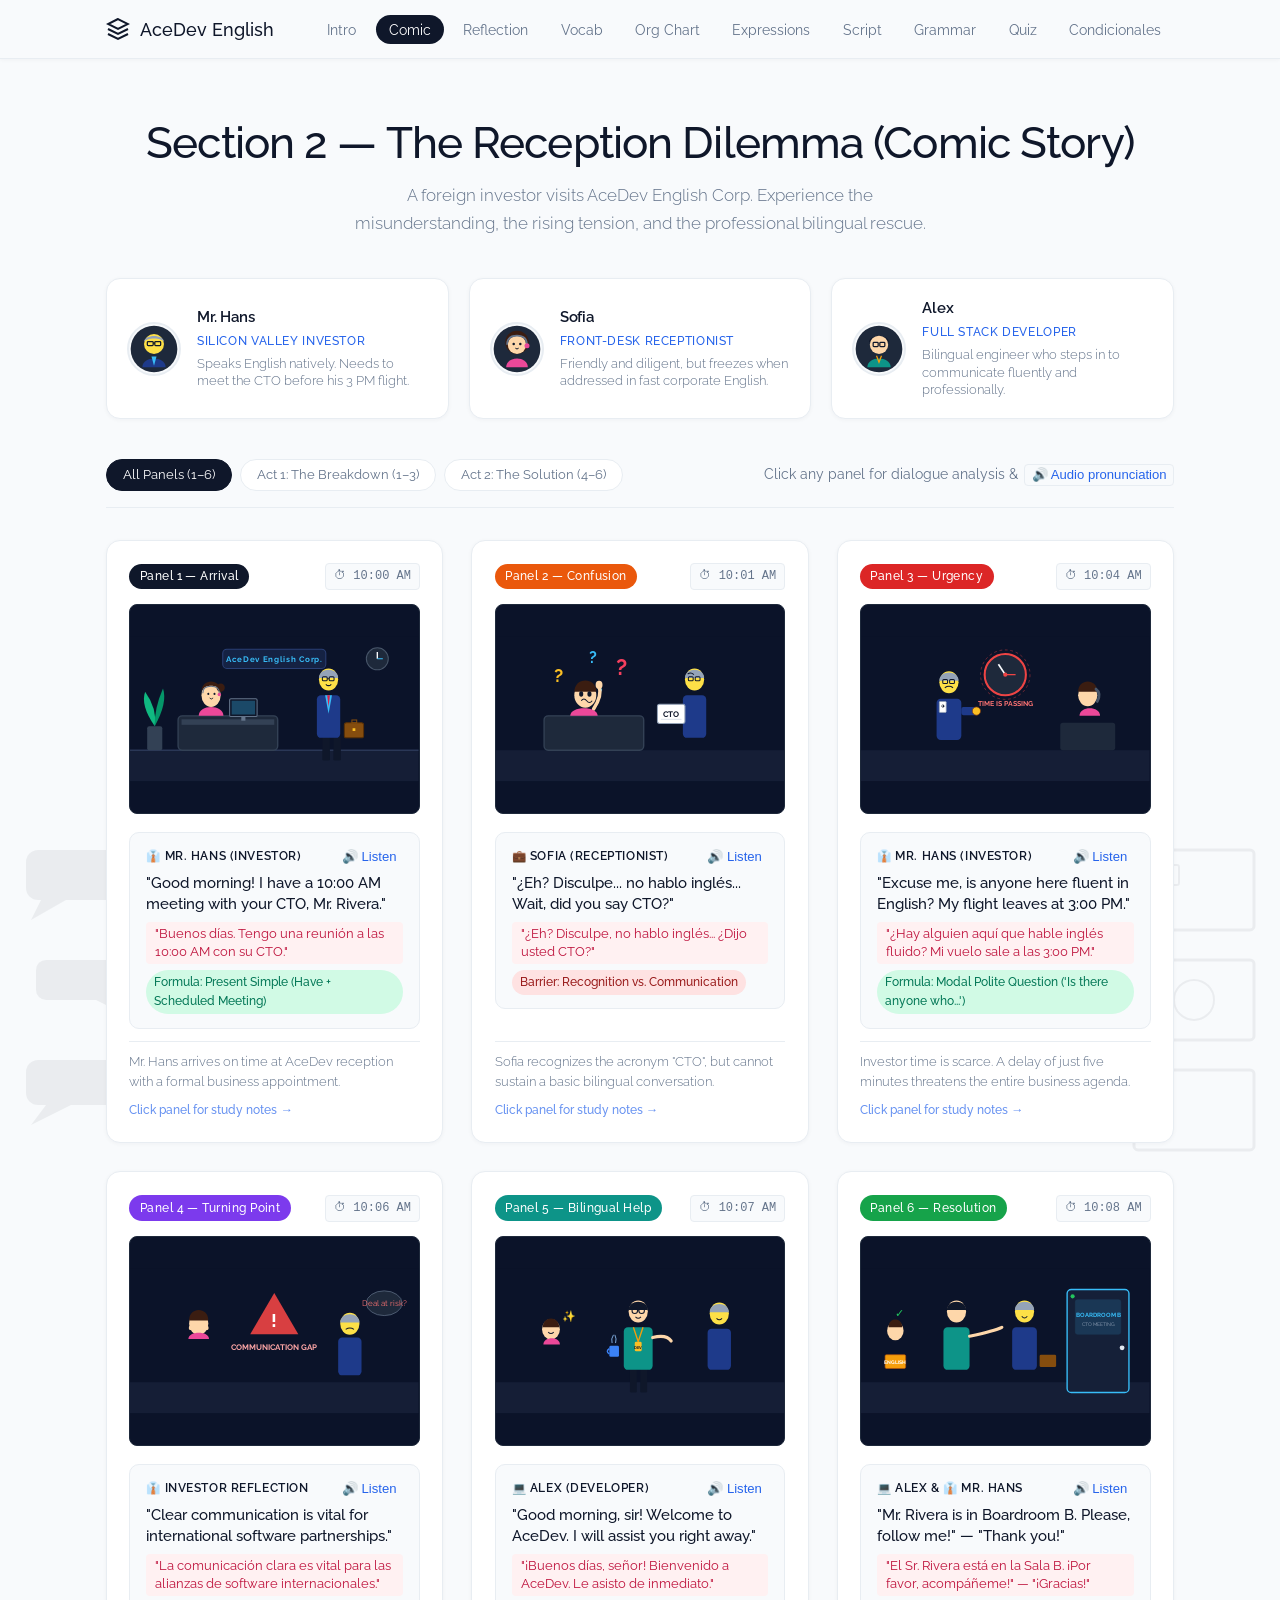
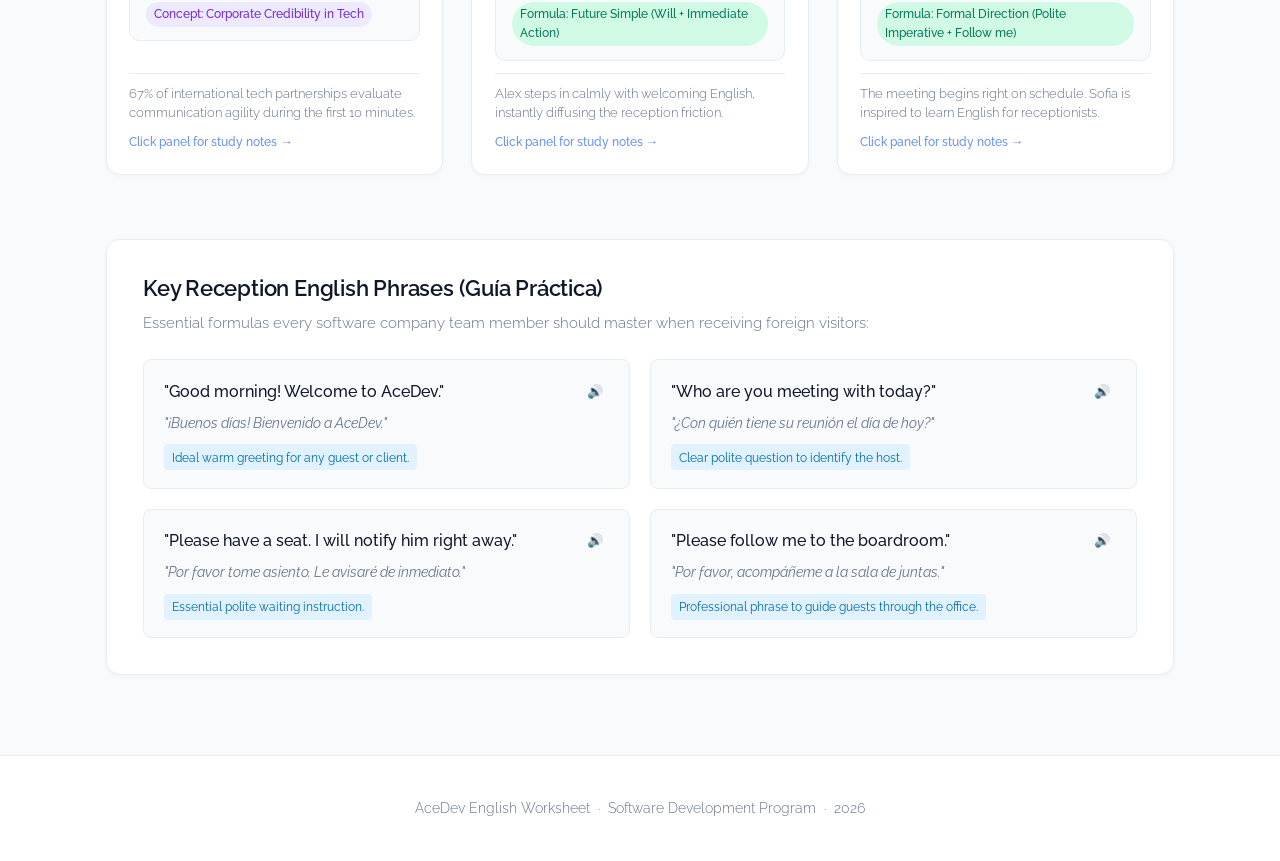
==== comic.html @ 0790878f "Add files via upload" ====
<!DOCTYPE html>
<html lang="en">
<head>
  <meta charset="UTF-8">
  <meta name="viewport" content="width=device-width, initial-scale=1.0">
  <title>Comic Story | AceDev English</title>
  <link rel="stylesheet" href="shared.css">
  <style>
    /* Cast of characters banner */
    .cast-bar {
      display: grid;
      grid-template-columns: repeat(3, 1fr);
      gap: 1.25rem;
      margin-bottom: 2.5rem;
    }
    .cast-card {
      background: var(--color-surface);
      border: 1px solid var(--color-border);
      border-radius: var(--border-radius);
      padding: 1.25rem;
      display: flex;
      align-items: center;
      gap: 1rem;
      box-shadow: var(--shadow-sm);
      transition: var(--transition);
    }
    .cast-card:hover {
      transform: translateY(-2px);
      box-shadow: var(--shadow-md);
      border-color: var(--color-navy);
    }
    .cast-avatar {
      width: 54px;
      height: 54px;
      border-radius: 50%;
      background: var(--color-bg);
      border: 2px solid var(--color-border);
      display: flex;
      align-items: center;
      justify-content: center;
      flex-shrink: 0;
      overflow: hidden;
    }
    .cast-avatar svg {
      width: 100%;
      height: 100%;
    }
    .cast-info h4 {
      font-size: 0.95rem;
      font-weight: 600;
      color: var(--color-navy);
      margin-bottom: 0.2rem;
    }
    .cast-role {
      font-size: 0.78rem;
      font-weight: 500;
      color: #2563eb;
      text-transform: uppercase;
      letter-spacing: 0.05em;
      margin-bottom: 0.25rem;
    }
    .cast-desc {
      font-size: 0.8rem;
      color: var(--color-text-muted);
      font-weight: 300;
      line-height: 1.35;
    }

    /* Filter & Story controls */
    .story-nav-wrap {
      display: flex;
      align-items: center;
      justify-content: space-between;
      flex-wrap: wrap;
      gap: 1rem;
      margin-bottom: 2rem;
      padding-bottom: 1rem;
      border-bottom: 1px solid var(--color-border);
    }
    .story-acts-pills {
      display: flex;
      gap: 0.5rem;
    }
    .act-btn {
      padding: 0.45rem 1rem;
      border-radius: var(--border-radius-pill);
      font-family: var(--font-family);
      font-size: 0.82rem;
      font-weight: 400;
      border: 1px solid var(--color-border);
      background: var(--color-surface);
      color: var(--color-text-muted);
      cursor: pointer;
      transition: var(--transition);
    }
    .act-btn:hover, .act-btn.active {
      background: var(--color-navy);
      color: #fff;
      border-color: var(--color-navy);
    }
    .story-helper-hint {
      font-size: 0.85rem;
      color: var(--color-text-muted);
      display: flex;
      align-items: center;
      gap: 0.4rem;
    }

    /* Comic Grid & Cards */
    .comic-grid {
      display: grid;
      grid-template-columns: repeat(3, 1fr);
      gap: 1.75rem;
      position: relative;
      z-index: 1;
    }
    .comic-card {
      background: var(--color-surface);
      border: 1px solid var(--color-border);
      border-radius: var(--border-radius);
      padding: 1.4rem;
      cursor: pointer;
      transition: var(--transition);
      display: flex;
      flex-direction: column;
      position: relative;
      box-shadow: var(--shadow-sm);
    }
    .comic-card:hover {
      transform: translateY(-5px);
      box-shadow: var(--shadow-lg);
      border-color: #94a3b8;
    }
    .panel-header-badge {
      display: flex;
      justify-content: space-between;
      align-items: center;
      margin-bottom: 0.85rem;
    }
    .panel-tag {
      background: var(--color-navy);
      color: #fff;
      font-size: 0.72rem;
      font-weight: 500;
      padding: 0.2rem 0.65rem;
      border-radius: var(--border-radius-pill);
      letter-spacing: 0.04em;
    }
    .panel-time {
      font-family: var(--font-mono);
      font-size: 0.75rem;
      color: var(--color-text-muted);
      background: var(--color-bg);
      border: 1px solid var(--color-border);
      padding: 0.15rem 0.5rem;
      border-radius: 4px;
    }

    /* SVG Illustration Box */
    .illus-box {
      width: 100%;
      height: 210px;
      background: #0b1329;
      border-radius: var(--border-radius-sm);
      margin-bottom: 1.15rem;
      overflow: hidden;
      border: 1px solid #1e293b;
      position: relative;
    }
    .illus-box svg {
      width: 100%;
      height: 100%;
      display: block;
    }

    /* Dialogue Bubbles */
    .bubble {
      background: var(--color-bg);
      border: 1px solid var(--color-border);
      border-radius: 10px;
      padding: 0.85rem 1rem;
      margin-bottom: 0.75rem;
      position: relative;
    }
    .bubble-speaker {
      font-size: 0.72rem;
      font-weight: 600;
      color: var(--color-navy);
      text-transform: uppercase;
      letter-spacing: 0.05em;
      margin-bottom: 0.35rem;
      display: flex;
      align-items: center;
      justify-content: space-between;
    }
    .speech-btn {
      background: none;
      border: none;
      cursor: pointer;
      font-size: 0.82rem;
      color: #2563eb;
      display: inline-flex;
      align-items: center;
      gap: 0.25rem;
      padding: 0.15rem 0.4rem;
      border-radius: 4px;
      transition: var(--transition);
    }
    .speech-btn:hover {
      background: rgba(37,99,235,0.1);
    }
    .bubble-en {
      font-weight: 500;
      font-size: 0.92rem;
      color: var(--color-navy);
      line-height: 1.45;
      margin-bottom: 0.45rem;
    }
    .bubble-es {
      font-size: 0.82rem;
      color: var(--color-es-flag);
      background: var(--color-es-bg);
      padding: 0.2rem 0.55rem;
      border-radius: 4px;
      display: inline-block;
      font-weight: 400;
      line-height: 1.35;
    }
    .grammar-pill {
      display: inline-block;
      font-size: 0.72rem;
      font-weight: 500;
      color: #047857;
      background: #d1fae5;
      padding: 0.15rem 0.5rem;
      border-radius: var(--border-radius-pill);
      margin-top: 0.4rem;
    }
    .panel-note {
      font-size: 0.83rem;
      font-weight: 300;
      color: var(--color-text-muted);
      border-top: 1px solid var(--color-border);
      padding-top: 0.65rem;
      margin-top: auto;
      line-height: 1.45;
    }

    /* Key Phrases Cheat Sheet Section */
    .phrases-section {
      margin-top: 4rem;
      background: var(--color-surface);
      border: 1px solid var(--color-border);
      border-radius: var(--border-radius);
      padding: 2.25rem;
      box-shadow: var(--shadow-sm);
    }
    .phrases-header {
      margin-bottom: 1.5rem;
    }
    .phrases-header h2 {
      font-size: 1.35rem;
      color: var(--color-navy);
      font-weight: 600;
      margin-bottom: 0.4rem;
    }
    .phrases-header p {
      font-size: 0.92rem;
      color: var(--color-text-muted);
      font-weight: 300;
    }
    .phrases-grid {
      display: grid;
      grid-template-columns: repeat(2, 1fr);
      gap: 1.25rem;
    }
    .phrase-box {
      background: var(--color-bg);
      border: 1px solid var(--color-border);
      border-radius: var(--border-radius-sm);
      padding: 1.1rem 1.25rem;
      display: flex;
      flex-direction: column;
      gap: 0.4rem;
      transition: var(--transition);
    }
    .phrase-box:hover {
      border-color: #2563eb;
      box-shadow: var(--shadow-sm);
    }
    .phrase-en-row {
      display: flex;
      justify-content: space-between;
      align-items: center;
    }
    .phrase-en {
      font-size: 1rem;
      font-weight: 500;
      color: var(--color-navy);
    }
    .phrase-es {
      font-size: 0.85rem;
      color: var(--color-text-muted);
      font-style: italic;
    }
    .phrase-tip {
      font-size: 0.78rem;
      color: #0369a1;
      background: #e0f2fe;
      display: inline-block;
      padding: 0.15rem 0.5rem;
      border-radius: 4px;
      margin-top: 0.2rem;
      align-self: flex-start;
    }

    /* Side illustrations */
    .side-wrap { position: relative; }
    .side-deco-left, .side-deco-right {
      position: absolute;
      top: 40%;
      transform: translateY(-50%);
      opacity: 0.055;
      pointer-events: none;
      z-index: 0;
    }
    .side-deco-left { left: -90px; }
    .side-deco-right { right: -90px; }

    @media (max-width: 1080px) {
      .comic-grid { grid-template-columns: repeat(2, 1fr); }
      .cast-bar { grid-template-columns: 1fr; }
      .side-deco-left, .side-deco-right { display: none; }
    }
    @media (max-width: 680px) {
      .comic-grid { grid-template-columns: 1fr; }
      .phrases-grid { grid-template-columns: 1fr; }
      .story-nav-wrap { flex-direction: column; align-items: flex-start; }
    }
  </style>
</head>
<body>

  <nav class="navbar">
    <div class="container nav-container">
      <a href="index.html" class="nav-logo">
        <svg width="22" height="22" viewBox="0 0 24 24" fill="none" stroke="currentColor" stroke-width="2"><path d="M12 2L2 7l10 5 10-5-10-5zM2 17l10 5 10-5M2 12l10 5 10-5"/></svg>
        <span>AceDev English</span>
      </a>
      <ul class="nav-links">
        <li><a href="intro.html" class="nav-link">Intro</a></li>
        <li><a href="comic.html" class="nav-link active">Comic</a></li>
        <li><a href="reflection.html" class="nav-link">Reflection</a></li>
        <li><a href="vocab.html" class="nav-link">Vocab</a></li>
        <li><a href="org-chart.html" class="nav-link">Org Chart</a></li>
        <li><a href="expressions.html" class="nav-link">Expressions</a></li>
        <li><a href="conversation.html" class="nav-link">Script</a></li>
        <li><a href="grammar.html" class="nav-link">Grammar</a></li>
        <li><a href="quiz.html" class="nav-link">Quiz</a></li>
        <li><a href="condicionales.html" class="nav-link">Condicionales</a></li>
      </ul>
      <button class="hamburger" id="hamburger" aria-label="Menu"><span></span><span></span><span></span></button>
    </div>
    <div class="mobile-nav" id="mobileNav">
      <ul>
        <li><a href="intro.html">1. Introduction</a></li>
        <li><a href="comic.html" class="active">2. Comic Story</a></li>
        <li><a href="reflection.html">3. Reflection</a></li>
        <li><a href="vocab.html">4. Vocabulary</a></li>
        <li><a href="org-chart.html">5. Org Chart</a></li>
        <li><a href="expressions.html">6. Expressions</a></li>
        <li><a href="conversation.html">7. Script</a></li>
        <li><a href="grammar.html">8. Grammar</a></li>
        <li><a href="quiz.html">9. Quiz</a></li>
        <li><a href="condicionales.html">10. Condicionales</a></li>
      </ul>
    </div>
  </nav>

  <div class="container page-header">
    <h1 class="page-title">Section 2 — The Reception Dilemma (Comic Story)</h1>
    <p class="page-subtitle">A foreign investor visits AceDev English Corp. Experience the misunderstanding, the rising tension, and the professional bilingual rescue.</p>
  </div>

  <div class="container" style="padding-bottom: 5rem;">
    
    <!-- Cast of Characters -->
    <div class="cast-bar">
      <!-- Hans -->
      <div class="cast-card">
        <div class="cast-avatar">
          <svg viewBox="0 0 60 60">
            <circle cx="30" cy="30" r="28" fill="#1e293b"/>
            <!-- Head -->
            <circle cx="30" cy="24" r="12" fill="#fde047"/>
            <!-- Grey hair -->
            <path d="M 18 22 C 18 12, 42 12, 42 22 C 40 16, 20 16, 18 22 Z" fill="#94a3b8"/>
            <!-- Glasses -->
            <rect x="22" y="21" width="7" height="5" rx="1" fill="none" stroke="#0f172a" stroke-width="1.5"/>
            <rect x="31" y="21" width="7" height="5" rx="1" fill="none" stroke="#0f172a" stroke-width="1.5"/>
            <line x1="29" y1="23" x2="31" y2="23" stroke="#0f172a" stroke-width="1.5"/>
            <!-- Suit body -->
            <path d="M 16 52 C 16 38, 44 38, 44 52 Z" fill="#1e3a8a"/>
            <polygon points="27,39 33,39 30,50" fill="#38bdf8"/>
          </svg>
        </div>
        <div class="cast-info">
          <h4>Mr. Hans</h4>
          <div class="cast-role">Silicon Valley Investor</div>
          <div class="cast-desc">Speaks English natively. Needs to meet the CTO before his 3 PM flight.</div>
        </div>
      </div>

      <!-- Sofia -->
      <div class="cast-card">
        <div class="cast-avatar">
          <svg viewBox="0 0 60 60">
            <circle cx="30" cy="30" r="28" fill="#1e293b"/>
            <!-- Hair back -->
            <circle cx="30" cy="22" r="14" fill="#3b1d11"/>
            <!-- Head -->
            <circle cx="30" cy="25" r="11" fill="#fed7aa"/>
            <!-- Eyes & smile -->
            <circle cx="26" cy="24" r="1.5" fill="#0f172a"/>
            <circle cx="34" cy="24" r="1.5" fill="#0f172a"/>
            <path d="M 28 29 Q 30 31 32 29" stroke="#0f172a" stroke-width="1.2" fill="none"/>
            <!-- Headset -->
            <path d="M 18 25 Q 18 14 30 14 Q 42 14 42 25" fill="none" stroke="#64748b" stroke-width="2"/>
            <circle cx="42" cy="26" r="3" fill="#ec4899"/>
            <!-- Clothes -->
            <path d="M 17 52 C 17 38, 43 38, 43 52 Z" fill="#ec4899"/>
          </svg>
        </div>
        <div class="cast-info">
          <h4>Sofia</h4>
          <div class="cast-role">Front-Desk Receptionist</div>
          <div class="cast-desc">Friendly and diligent, but freezes when addressed in fast corporate English.</div>
        </div>
      </div>

      <!-- Alex -->
      <div class="cast-card">
        <div class="cast-avatar">
          <svg viewBox="0 0 60 60">
            <circle cx="30" cy="30" r="28" fill="#1e293b"/>
            <!-- Hair -->
            <path d="M 18 22 C 18 12, 42 12, 42 22 Z" fill="#0f172a"/>
            <!-- Head -->
            <circle cx="30" cy="25" r="11" fill="#fed7aa"/>
            <!-- Modern glasses -->
            <rect x="23" y="22" width="6" height="5" rx="1" fill="none" stroke="#0f172a" stroke-width="1.5"/>
            <rect x="31" y="22" width="6" height="5" rx="1" fill="none" stroke="#0f172a" stroke-width="1.5"/>
            <!-- Dev Hoodie -->
            <path d="M 16 52 C 16 38, 44 38, 44 52 Z" fill="#0d9488"/>
            <!-- Lanyard -->
            <path d="M 27 38 L 30 46 L 33 38" fill="none" stroke="#f59e0b" stroke-width="1.5"/>
          </svg>
        </div>
        <div class="cast-info">
          <h4>Alex</h4>
          <div class="cast-role">Full Stack Developer</div>
          <div class="cast-desc">Bilingual engineer who steps in to communicate fluently and professionally.</div>
        </div>
      </div>
    </div>

    <!-- Story Filter Nav -->
    <div class="story-nav-wrap">
      <div class="story-acts-pills">
        <button class="act-btn active" onclick="filterAct('all', this)">All Panels (1–6)</button>
        <button class="act-btn" onclick="filterAct('act1', this)">Act 1: The Breakdown (1–3)</button>
        <button class="act-btn" onclick="filterAct('act2', this)">Act 2: The Solution (4–6)</button>
      </div>
      <div class="story-helper-hint">
        <span>Click any panel for dialogue analysis &amp;</span>
        <button class="speech-btn" style="background: var(--color-bg); border: 1px solid var(--color-border);" onclick="speakText('Click on any speaker to listen to native English pronunciation!')">
          🔊 Audio pronunciation
        </button>
      </div>
    </div>

    <div class="side-wrap">
      <!-- Left decorative graphic -->
      <div class="side-deco-left">
        <svg width="140" height="400" viewBox="0 0 140 400" fill="none">
          <rect x="10" y="20" width="100" height="50" rx="12" fill="#0f172a"/>
          <polygon points="25,70 15,90 50,70" fill="#0f172a"/>
          <rect x="20" y="130" width="80" height="40" rx="10" fill="#0f172a"/>
          <polygon points="90,170 110,185 80,170" fill="#0f172a"/>
          <rect x="10" y="230" width="110" height="45" rx="12" fill="#0f172a"/>
          <polygon points="30,275 15,295 55,275" fill="#0f172a"/>
        </svg>
      </div>

      <!-- Right decorative graphic -->
      <div class="side-deco-right">
        <svg width="140" height="400" viewBox="0 0 140 400" fill="none">
          <rect x="10" y="20" width="120" height="80" rx="4" stroke="#0f172a" stroke-width="3"/>
          <rect x="25" y="35" width="30" height="20" rx="2" stroke="#0f172a" stroke-width="2"/>
          <rect x="10" y="130" width="120" height="80" rx="4" stroke="#0f172a" stroke-width="3"/>
          <circle cx="70" cy="170" r="20" stroke="#0f172a" stroke-width="2"/>
          <rect x="10" y="240" width="120" height="80" rx="4" stroke="#0f172a" stroke-width="3"/>
        </svg>
      </div>

      <div class="comic-grid">
        <!-- Panel 1: The Arrival -->
        <div class="comic-card" data-act="act1" onclick="openPanelModal(1)">
          <div class="panel-header-badge">
            <span class="panel-tag">Panel 1 — Arrival</span>
            <span class="panel-time">⏱ 10:00 AM</span>
          </div>

          <!-- SVG Illustration 1: Mr Hans at Reception Desk -->
          <div class="illus-box">
            <svg viewBox="0 0 420 210">
              <!-- Background office -->
              <rect width="420" height="210" fill="#0b1329"/>
              <rect y="165" width="420" height="45" fill="#151e36"/>
              <line x1="0" y1="165" x2="420" y2="165" stroke="#2a3756" stroke-width="2"/>

              <!-- Company sign on wall -->
              <rect x="135" y="18" width="150" height="28" rx="6" fill="#152243" stroke="#2a3f74" stroke-width="1.5"/>
              <text x="210" y="36" fill="#38bdf8" font-size="11" font-weight="bold" text-anchor="middle" letter-spacing="1">AceDev English Corp.</text>

              <!-- Clock at 10:00 -->
              <circle cx="360" cy="32" r="16" fill="#1e293b" stroke="#475569" stroke-width="1.5"/>
              <line x1="360" y1="32" x2="360" y2="22" stroke="#f8fafc" stroke-width="2"/>
              <line x1="360" y1="32" x2="368" y2="32" stroke="#38bdf8" stroke-width="1.5"/>

              <!-- Plant on left -->
              <rect x="25" y="130" width="22" height="35" rx="3" fill="#334155"/>
              <path d="M 36 130 Q 15 100 22 80 Q 40 105 36 130" fill="#10b981"/>
              <path d="M 36 130 Q 55 95 48 75 Q 35 105 36 130" fill="#059669"/>

              <!-- Reception desk -->
              <rect x="70" y="115" width="145" height="50" rx="6" fill="#1e293b" stroke="#334155" stroke-width="2"/>
              <rect x="75" y="120" width="135" height="8" fill="#334155"/>
              <!-- Desktop Monitor -->
              <rect x="145" y="90" width="40" height="26" rx="2" fill="#0f172a" stroke="#64748b" stroke-width="1.5"/>
              <rect x="148" y="93" width="34" height="20" fill="#38bdf8" opacity="0.3"/>
              <rect x="162" y="116" width="6" height="6" fill="#64748b"/>

              <!-- Sofia behind desk -->
              <ellipse cx="118" cy="85" rx="14" ry="17" fill="#fed7aa"/>
              <!-- Sofia hair -->
              <path d="M 104 80 C 104 60, 132 60, 132 80 C 130 68, 106 68, 104 80 Z" fill="#3b1d11"/>
              <circle cx="132" cy="74" r="6" fill="#3b1d11"/> <!-- bun -->
              <!-- Sofia eyes & smile -->
              <circle cx="114" cy="83" r="1.5" fill="#0f172a"/>
              <circle cx="123" cy="83" r="1.5" fill="#0f172a"/>
              <path d="M 116 89 Q 118 92 121 89" stroke="#0f172a" stroke-width="1.2" fill="none"/>
              <!-- Sofia body -->
              <path d="M 100 115 C 100 98, 136 98, 136 115 Z" fill="#ec4899"/>
              <!-- Headset -->
              <path d="M 106 82 Q 106 72 118 72 Q 130 72 130 82" fill="none" stroke="#64748b" stroke-width="1.5"/>
              <circle cx="130" cy="84" r="2.5" fill="#ec4899"/>

              <!-- Mr Hans standing right -->
              <!-- Legs -->
              <rect x="280" y="145" width="11" height="35" rx="2" fill="#0f172a"/>
              <rect x="296" y="145" width="11" height="35" rx="2" fill="#0f172a"/>
              <!-- Suit Body -->
              <rect x="272" y="85" width="34" height="62" rx="6" fill="#1e3a8a"/>
              <!-- Shirt & Tie -->
              <polygon points="284,85 294,85 289,112" fill="#38bdf8"/>
              <polygon points="287,85 291,85 289,102" fill="#e11d48"/>
              <!-- Head -->
              <ellipse cx="289" cy="62" rx="14" ry="16" fill="#fde047"/>
              <!-- Hair grey -->
              <path d="M 275 60 C 275 44, 303 44, 303 60 Z" fill="#94a3b8"/>
              <!-- Glasses -->
              <rect x="280" y="58" width="7" height="6" rx="1.5" fill="none" stroke="#0f172a" stroke-width="1.5"/>
              <rect x="290" y="58" width="7" height="6" rx="1.5" fill="none" stroke="#0f172a" stroke-width="1.5"/>
              <line x1="287" y1="61" x2="290" y2="61" stroke="#0f172a" stroke-width="1.5"/>
              <!-- Smile -->
              <path d="M 285 69 Q 289 73 293 69" stroke="#0f172a" stroke-width="1.5" fill="none"/>
              <!-- Briefcase in hand -->
              <rect x="312" y="125" width="28" height="22" rx="3" fill="#854d0e" stroke="#5a3106" stroke-width="1.5"/>
              <rect x="323" y="121" width="7" height="4" fill="none" stroke="#854d0e" stroke-width="1.5"/>
              <rect x="324" y="133" width="4" height="4" fill="#fbbf24"/>
            </svg>
          </div>

          <div class="bubble">
            <div class="bubble-speaker">
              <span>👔 Mr. Hans (Investor)</span>
              <button class="speech-btn" onclick="event.stopPropagation(); speakText('Good morning! I have a 10:00 AM meeting with your CTO, Mr. Rivera.')">
                🔊 Listen
              </button>
            </div>
            <div class="bubble-en">"Good morning! I have a 10:00 AM meeting with your CTO, Mr. Rivera."</div>
            <div class="bubble-es">"Buenos días. Tengo una reunión a las 10:00 AM con su CTO."</div>
            <div class="grammar-pill">Formula: Present Simple (Have + Scheduled Meeting)</div>
          </div>

          <div class="panel-note">
            Mr. Hans arrives on time at AceDev reception with a formal business appointment.
          </div>
          <span class="click-hint" style="margin-top: 0.5rem; font-size: 0.78rem; color: #2563eb;">Click panel for study notes →</span>
        </div>

        <!-- Panel 2: Language Barrier -->
        <div class="comic-card" data-act="act1" onclick="openPanelModal(2)">
          <div class="panel-header-badge">
            <span class="panel-tag" style="background:#ea580c;">Panel 2 — Confusion</span>
            <span class="panel-time">⏱ 10:01 AM</span>
          </div>

          <!-- SVG Illustration 2: Sofia Panicking -->
          <div class="illus-box">
            <svg viewBox="0 0 420 210">
              <rect width="420" height="210" fill="#0b1329"/>
              <rect y="165" width="420" height="45" fill="#151e36"/>

              <!-- Question marks aura around Sofia -->
              <text x="85" y="65" fill="#fbbf24" font-size="28" font-weight="bold">?</text>
              <text x="175" y="55" fill="#f43f5e" font-size="34" font-weight="bold">?</text>
              <text x="135" y="38" fill="#38bdf8" font-size="24" font-weight="bold">?</text>

              <!-- Reception desk -->
              <rect x="70" y="115" width="145" height="50" rx="6" fill="#1e293b" stroke="#334155" stroke-width="2"/>

              <!-- Sofia confused & scratching head -->
              <ellipse cx="130" cy="85" rx="16" ry="18" fill="#fed7aa"/>
              <path d="M 114 80 C 114 58, 146 58, 146 80 Z" fill="#3b1d11"/>
              <!-- Sweat drop -->
              <path d="M 152 75 C 148 68, 156 68, 152 75 Z" fill="#38bdf8"/>
              <circle cx="152" cy="77" r="2.5" fill="#38bdf8"/>
              <!-- Hand scratching head -->
              <ellipse cx="150" cy="70" rx="5" ry="6" fill="#fed7aa"/>
              <path d="M 142 105 Q 155 85 150 72" stroke="#fed7aa" stroke-width="5" fill="none" stroke-linecap="round"/>
              <!-- Wavy mouth (hesitation) -->
              <path d="M 124 93 Q 128 88 132 93 Q 136 98 140 93" stroke="#0f172a" stroke-width="1.5" fill="none"/>
              <!-- Wide confused eyes -->
              <ellipse cx="124" cy="83" rx="3" ry="4" fill="#0f172a"/>
              <ellipse cx="136" cy="83" rx="3" ry="4" fill="#0f172a"/>
              <path d="M 108 115 C 108 100, 148 100, 148 115 Z" fill="#ec4899"/>

              <!-- Hans holding appointment card -->
              <rect x="272" y="85" width="34" height="62" rx="6" fill="#1e3a8a"/>
              <ellipse cx="289" cy="62" rx="14" ry="16" fill="#fde047"/>
              <path d="M 275 60 C 275 44, 303 44, 303 60 Z" fill="#94a3b8"/>
              <rect x="280" y="58" width="7" height="6" rx="1.5" fill="none" stroke="#0f172a" stroke-width="1.5"/>
              <rect x="290" y="58" width="7" height="6" rx="1.5" fill="none" stroke="#0f172a" stroke-width="1.5"/>
              <!-- Hans raised eyebrow -->
              <path d="M 279 54 Q 284 51 288 55" stroke="#0f172a" stroke-width="1.5" fill="none"/>
              <!-- Card showing CTO -->
              <rect x="235" y="98" width="40" height="28" rx="3" fill="#ffffff" stroke="#94a3b8" stroke-width="1.5"/>
              <text x="255" y="116" fill="#0f172a" font-size="11" font-weight="bold" text-anchor="middle">CTO</text>
              <line x1="240" y1="120" x2="270" y2="120" stroke="#cbd5e1" stroke-width="1"/>
            </svg>
          </div>

          <div class="bubble">
            <div class="bubble-speaker">
              <span>💼 Sofia (Receptionist)</span>
              <button class="speech-btn" onclick="event.stopPropagation(); speakText('Excuse me, I do not speak English. Wait, CTO?')">
                🔊 Listen
              </button>
            </div>
            <div class="bubble-en">"¿Eh? Disculpe... no hablo inglés... Wait, did you say CTO?"</div>
            <div class="bubble-es">"¿Eh? Disculpe, no hablo inglés... ¿Dijo usted CTO?"</div>
            <div class="grammar-pill" style="background:#fee2e2; color:#991b1b;">Barrier: Recognition vs. Communication</div>
          </div>

          <div class="panel-note">
            Sofia recognizes the acronym "CTO", but cannot sustain a basic bilingual conversation.
          </div>
          <span class="click-hint" style="margin-top: 0.5rem; font-size: 0.78rem; color: #2563eb;">Click panel for study notes →</span>
        </div>

        <!-- Panel 3: Time Pressure -->
        <div class="comic-card" data-act="act1" onclick="openPanelModal(3)">
          <div class="panel-header-badge">
            <span class="panel-tag" style="background:#dc2626;">Panel 3 — Urgency</span>
            <span class="panel-time">⏱ 10:04 AM</span>
          </div>

          <!-- SVG Illustration 3: Clock Ticking & Watch Check -->
          <div class="illus-box">
            <svg viewBox="0 0 420 210">
              <rect width="420" height="210" fill="#0b1329"/>
              <rect y="165" width="420" height="45" fill="#151e36"/>

              <!-- Large pulsing urgency clock -->
              <circle cx="210" cy="55" r="30" fill="#1e293b" stroke="#ef4444" stroke-width="3"/>
              <circle cx="210" cy="55" r="36" fill="none" stroke="#ef4444" stroke-width="1" stroke-dasharray="4,4" opacity="0.6"/>
              <!-- Clock hands showing 10:05 -->
              <line x1="210" y1="55" x2="200" y2="40" stroke="#f8fafc" stroke-width="2.5"/>
              <line x1="210" y1="55" x2="225" y2="55" stroke="#ef4444" stroke-width="2"/>
              <circle cx="210" cy="55" r="3" fill="#ef4444"/>
              <text x="210" y="100" fill="#f87171" font-size="10" font-weight="bold" text-anchor="middle">TIME IS PASSING</text>

              <!-- Hans looking at wrist watch with concern -->
              <rect x="110" y="90" width="36" height="60" rx="6" fill="#1e3a8a"/>
              <ellipse cx="128" cy="66" rx="14" ry="16" fill="#fde047"/>
              <path d="M 114 64 C 114 48, 142 48, 142 64 Z" fill="#94a3b8"/>
              <!-- Worried face -->
              <rect x="119" y="62" width="7" height="6" rx="1.5" fill="none" stroke="#0f172a" stroke-width="1.5"/>
              <rect x="129" y="62" width="7" height="6" rx="1.5" fill="none" stroke="#0f172a" stroke-width="1.5"/>
              <path d="M 122 74 Q 128 70 134 74" stroke="#0f172a" stroke-width="1.5" fill="none"/>
              <!-- Arm checking watch -->
              <rect x="146" y="102" width="22" height="12" rx="3" fill="#1e3a8a"/>
              <circle cx="168" cy="108" r="6" fill="#fbbf24" stroke="#78350f" stroke-width="1"/>
              <!-- Plane ticket in pocket -->
              <rect x="114" y="94" width="10" height="16" rx="1" fill="#fff" stroke="#94a3b8"/>
              <text x="119" y="104" fill="#0f172a" font-size="7" font-weight="bold" text-anchor="middle">✈</text>

              <!-- Sofia on phone nervous -->
              <rect x="290" y="125" width="80" height="40" rx="4" fill="#1e293b"/>
              <ellipse cx="330" cy="85" rx="14" ry="16" fill="#fed7aa"/>
              <path d="M 316 80 C 316 60, 344 60, 344 80 Z" fill="#3b1d11"/>
              <path d="M 318 115 C 318 100, 348 100, 348 115 Z" fill="#ec4899"/>
              <!-- Phone receiver to ear -->
              <path d="M 342 76 Q 350 82 344 94" stroke="#475569" stroke-width="4" fill="none" stroke-linecap="round"/>
            </svg>
          </div>

          <div class="bubble">
            <div class="bubble-speaker">
              <span>👔 Mr. Hans (Investor)</span>
              <button class="speech-btn" onclick="event.stopPropagation(); speakText('Excuse me, is there anyone who speaks English? My flight leaves at 3:00 PM.')">
                🔊 Listen
              </button>
            </div>
            <div class="bubble-en">"Excuse me, is anyone here fluent in English? My flight leaves at 3:00 PM."</div>
            <div class="bubble-es">"¿Hay alguien aquí que hable inglés fluido? Mi vuelo sale a las 3:00 PM."</div>
            <div class="grammar-pill">Formula: Modal Polite Question ('Is there anyone who...')</div>
          </div>

          <div class="panel-note">
            Investor time is scarce. A delay of just five minutes threatens the entire business agenda.
          </div>
          <span class="click-hint" style="margin-top: 0.5rem; font-size: 0.78rem; color: #2563eb;">Click panel for study notes →</span>
        </div>

        <!-- Panel 4: Reputational Risk -->
        <div class="comic-card" data-act="act2" onclick="openPanelModal(4)">
          <div class="panel-header-badge">
            <span class="panel-tag" style="background:#7c3aed;">Panel 4 — Turning Point</span>
            <span class="panel-time">⏱ 10:06 AM</span>
          </div>

          <!-- SVG Illustration 4: Reputational Risk Concept -->
          <div class="illus-box">
            <svg viewBox="0 0 420 210">
              <rect width="420" height="210" fill="#0b1329"/>
              <rect y="165" width="420" height="45" fill="#151e36"/>

              <!-- Warning central graphic -->
              <polygon points="210,35 245,95 175,95" fill="#ef4444" opacity="0.9"/>
              <text x="210" y="84" fill="#fff" font-size="28" font-weight="bold" text-anchor="middle">!</text>
              <text x="210" y="118" fill="#fca5a5" font-size="11" font-weight="bold" text-anchor="middle">COMMUNICATION GAP</text>

              <!-- Hans thinking about company reliability -->
              <ellipse cx="320" cy="80" rx="14" ry="16" fill="#fde047"/>
              <path d="M 306 78 C 306 62, 334 62, 334 78 Z" fill="#94a3b8"/>
              <rect x="303" y="100" width="34" height="55" rx="6" fill="#1e3a8a"/>
              <!-- Disappointed expression -->
              <path d="M 314 88 Q 320 84 326 88" stroke="#0f172a" stroke-width="1.5" fill="none"/>
              <!-- Broken deal thought bubble -->
              <ellipse cx="370" cy="50" rx="26" ry="18" fill="#1e293b" stroke="#64748b" stroke-width="1"/>
              <text x="370" y="54" fill="#f87171" font-size="12" text-anchor="middle">Deal at risk?</text>

              <!-- Sofia realizing the gravity -->
              <ellipse cx="100" cy="80" rx="14" ry="16" fill="#fed7aa"/>
              <path d="M 86 75 C 86 55, 114 55, 114 75 Z" fill="#3b1d11"/>
              <path d="M 85 102 C 85 90, 115 90, 115 102 Z" fill="#ec4899"/>
              <!-- Hands on face in realization -->
              <circle cx="89" cy="86" r="3.5" fill="#fed7aa"/>
              <circle cx="111" cy="86" r="3.5" fill="#fed7aa"/>
            </svg>
          </div>

          <div class="bubble">
            <div class="bubble-speaker">
              <span>👔 Investor Reflection</span>
              <button class="speech-btn" onclick="event.stopPropagation(); speakText('Clear communication is vital for international software partnerships.')">
                🔊 Listen
              </button>
            </div>
            <div class="bubble-en">"Clear communication is vital for international software partnerships."</div>
            <div class="bubble-es">"La comunicación clara es vital para las alianzas de software internacionales."</div>
            <div class="grammar-pill" style="background:#ede9fe; color:#6d28d9;">Concept: Corporate Credibility in Tech</div>
          </div>

          <div class="panel-note">
            67% of international tech partnerships evaluate communication agility during the first 10 minutes.
          </div>
          <span class="click-hint" style="margin-top: 0.5rem; font-size: 0.78rem; color: #2563eb;">Click panel for study notes →</span>
        </div>

        <!-- Panel 5: Alex Intervenes -->
        <div class="comic-card" data-act="act2" onclick="openPanelModal(5)">
          <div class="panel-header-badge">
            <span class="panel-tag" style="background:#0d9488;">Panel 5 — Bilingual Help</span>
            <span class="panel-time">⏱ 10:07 AM</span>
          </div>

          <!-- SVG Illustration 5: Alex Steps in with Coffee & Lanyard -->
          <div class="illus-box">
            <svg viewBox="0 0 420 210">
              <rect width="420" height="210" fill="#0b1329"/>
              <rect y="165" width="420" height="45" fill="#151e36"/>

              <!-- Alex in the center -->
              <!-- Legs -->
              <rect x="195" y="145" width="10" height="35" rx="2" fill="#0f172a"/>
              <rect x="210" y="145" width="10" height="35" rx="2" fill="#0f172a"/>
              <!-- Teal Hoodie Body -->
              <rect x="186" y="85" width="42" height="62" rx="6" fill="#0d9488"/>
              <!-- Dev Lanyard with Yellow Badge -->
              <path d="M 200 85 L 207 106 L 214 85" fill="none" stroke="#f59e0b" stroke-width="2"/>
              <rect x="202" y="106" width="10" height="14" rx="2" fill="#fbbf24"/>
              <text x="207" y="116" fill="#0f172a" font-size="6" font-weight="bold" text-anchor="middle">DEV</text>
              <!-- Head -->
              <ellipse cx="207" cy="62" rx="14" ry="16" fill="#fed7aa"/>
              <!-- Hair -->
              <path d="M 193 60 C 193 44, 221 44, 221 60 Z" fill="#0f172a"/>
              <!-- Round glasses -->
              <circle cx="202" cy="61" r="4" fill="none" stroke="#0f172a" stroke-width="1.5"/>
              <circle cx="212" cy="61" r="4" fill="none" stroke="#0f172a" stroke-width="1.5"/>
              <line x1="206" y1="61" x2="208" y2="61" stroke="#0f172a" stroke-width="1.5"/>
              <!-- Confident friendly smile -->
              <path d="M 203 70 Q 207 74 211 70" stroke="#0f172a" stroke-width="1.5" fill="none"/>
              <!-- Coffee mug in left hand with steam -->
              <rect x="165" y="112" width="14" height="16" rx="2" fill="#3b82f6"/>
              <path d="M 165 116 Q 159 120 165 124" stroke="#3b82f6" stroke-width="2" fill="none"/>
              <path d="M 169 108 Q 167 102 171 96" stroke="#93c5fd" stroke-width="1.2" fill="none"/>
              <path d="M 174 108 Q 176 102 173 96" stroke="#93c5fd" stroke-width="1.2" fill="none"/>
              <!-- Right hand welcoming gesture -->
              <path d="M 228 100 Q 248 95 255 105" stroke="#fed7aa" stroke-width="4.5" fill="none" stroke-linecap="round"/>

              <!-- Sofia relieved on left -->
              <ellipse cx="80" cy="88" rx="13" ry="15" fill="#fed7aa"/>
              <path d="M 68 85 C 68 68, 92 68, 92 85 Z" fill="#3b1d11"/>
              <path d="M 69 110 C 69 98, 93 98, 93 110 Z" fill="#ec4899"/>
              <!-- Sofia shiny happy eyes & big smile -->
              <path d="M 76 92 Q 80 96 84 92" stroke="#0f172a" stroke-width="1.5" fill="none"/>
              <text x="96" y="75" fill="#38bdf8" font-size="16">✨</text>

              <!-- Hans smiling & relieved on right -->
              <ellipse cx="325" cy="65" rx="14" ry="16" fill="#fde047"/>
              <path d="M 311 63 C 311 47, 339 47, 339 63 Z" fill="#94a3b8"/>
              <rect x="308" y="87" width="34" height="60" rx="6" fill="#1e3a8a"/>
              <!-- Smiling Hans -->
              <path d="M 321 72 Q 325 76 329 72" stroke="#0f172a" stroke-width="1.5" fill="none"/>
            </svg>
          </div>

          <div class="bubble">
            <div class="bubble-speaker">
              <span>💻 Alex (Developer)</span>
              <button class="speech-btn" onclick="event.stopPropagation(); speakText('Good morning, sir! Welcome to AceDev. Don’t worry, I will assist you right away.')">
                🔊 Listen
              </button>
            </div>
            <div class="bubble-en">"Good morning, sir! Welcome to AceDev. I will assist you right away."</div>
            <div class="bubble-es">"¡Buenos días, señor! Bienvenido a AceDev. Le asisto de inmediato."</div>
            <div class="grammar-pill">Formula: Future Simple (Will + Immediate Action)</div>
          </div>

          <div class="panel-note">
            Alex steps in calmly with welcoming English, instantly diffusing the reception friction.
          </div>
          <span class="click-hint" style="margin-top: 0.5rem; font-size: 0.78rem; color: #2563eb;">Click panel for study notes →</span>
        </div>

        <!-- Panel 6: Resolution -->
        <div class="comic-card" data-act="act2" onclick="openPanelModal(6)">
          <div class="panel-header-badge">
            <span class="panel-tag" style="background:#16a34a;">Panel 6 — Resolution</span>
            <span class="panel-time">⏱ 10:08 AM</span>
          </div>

          <!-- SVG Illustration 6: Guiding to Boardroom B -->
          <div class="illus-box">
            <svg viewBox="0 0 420 210">
              <rect width="420" height="210" fill="#0b1329"/>
              <rect y="165" width="420" height="45" fill="#151e36"/>

              <!-- Boardroom Door on right with frosted glass -->
              <rect x="300" y="30" width="90" height="150" rx="6" fill="#152038" stroke="#38bdf8" stroke-width="2"/>
              <rect x="312" y="45" width="66" height="50" rx="3" fill="#38bdf8" opacity="0.15" stroke="#38bdf8" stroke-width="1"/>
              <text x="345" y="70" fill="#38bdf8" font-size="9" font-weight="bold" text-anchor="middle">BOARDROOM B</text>
              <text x="345" y="83" fill="#94a3b8" font-size="7" text-anchor="middle">CTO MEETING</text>
              <circle cx="380" cy="115" r="3.5" fill="#e2e8f0"/> <!-- handle -->
              <circle cx="308" cy="40" r="3" fill="#22c55e"/> <!-- green status light -->

              <!-- Alex gesturing toward boardroom -->
              <rect x="120" y="85" width="38" height="62" rx="6" fill="#0d9488"/>
              <ellipse cx="139" cy="62" rx="14" ry="16" fill="#fed7aa"/>
              <path d="M 125 60 C 125 44, 153 44, 153 60 Z" fill="#0f172a"/>
              <path d="M 158 98 Q 195 90 205 85" stroke="#fed7aa" stroke-width="4.5" fill="none" stroke-linecap="round"/>

              <!-- Hans walking happily towards meeting -->
              <rect x="220" y="85" width="36" height="62" rx="6" fill="#1e3a8a"/>
              <ellipse cx="238" cy="62" rx="14" ry="16" fill="#fde047"/>
              <path d="M 224 60 C 224 44, 252 44, 252 60 Z" fill="#94a3b8"/>
              <!-- Big smile and thumbs up -->
              <path d="M 234 69 Q 238 74 242 69" stroke="#0f172a" stroke-width="1.5" fill="none"/>
              <rect x="260" y="125" width="24" height="18" rx="2" fill="#854d0e"/>

              <!-- Sofia in back with English book -->
              <ellipse cx="50" cy="90" rx="12" ry="14" fill="#fed7aa"/>
              <path d="M 40 85 C 40 70, 60 70, 60 85 Z" fill="#3b1d11"/>
              <!-- Book titled "English" on desk -->
              <rect x="35" y="125" width="30" height="20" rx="2" fill="#f59e0b" stroke="#b45309"/>
              <text x="50" y="138" fill="#fff" font-size="7" font-weight="bold" text-anchor="middle">ENGLISH</text>
              <text x="50" y="70" fill="#22c55e" font-size="16">✓</text>
            </svg>
          </div>

          <div class="bubble">
            <div class="bubble-speaker">
              <span>💻 Alex &amp; 👔 Mr. Hans</span>
              <button class="speech-btn" onclick="event.stopPropagation(); speakText('Mr. Rivera is waiting in Boardroom B. Please, follow me! - Thank you!')">
                🔊 Listen
              </button>
            </div>
            <div class="bubble-en">"Mr. Rivera is in Boardroom B. Please, follow me!" — "Thank you!"</div>
            <div class="bubble-es">"El Sr. Rivera está en la Sala B. ¡Por favor, acompáñeme!" — "¡Gracias!"</div>
            <div class="grammar-pill">Formula: Formal Direction (Polite Imperative + Follow me)</div>
          </div>

          <div class="panel-note">
            The meeting begins right on schedule. Sofia is inspired to learn English for receptionists.
          </div>
          <span class="click-hint" style="margin-top: 0.5rem; font-size: 0.78rem; color: #2563eb;">Click panel for study notes →</span>
        </div>
      </div>
    </div>

    <!-- Key Reception English Cheat Sheet -->
    <div class="phrases-section">
      <div class="phrases-header">
        <h2>Key Reception English Phrases (Guía Práctica)</h2>
        <p>Essential formulas every software company team member should master when receiving foreign visitors:</p>
      </div>

      <div class="phrases-grid">
        <div class="phrase-box">
          <div class="phrase-en-row">
            <span class="phrase-en">"Good morning! Welcome to AceDev."</span>
            <button class="speech-btn" onclick="speakText('Good morning! Welcome to AceDev.')">🔊</button>
          </div>
          <span class="phrase-es">"¡Buenos días! Bienvenido a AceDev."</span>
          <span class="phrase-tip">Ideal warm greeting for any guest or client.</span>
        </div>

        <div class="phrase-box">
          <div class="phrase-en-row">
            <span class="phrase-en">"Who are you meeting with today?"</span>
            <button class="speech-btn" onclick="speakText('Who are you meeting with today?')">🔊</button>
          </div>
          <span class="phrase-es">"¿Con quién tiene su reunión el día de hoy?"</span>
          <span class="phrase-tip">Clear polite question to identify the host.</span>
        </div>

        <div class="phrase-box">
          <div class="phrase-en-row">
            <span class="phrase-en">"Please have a seat. I will notify him right away."</span>
            <button class="speech-btn" onclick="speakText('Please have a seat. I will notify him right away.')">🔊</button>
          </div>
          <span class="phrase-es">"Por favor tome asiento. Le avisaré de inmediato."</span>
          <span class="phrase-tip">Essential polite waiting instruction.</span>
        </div>

        <div class="phrase-box">
          <div class="phrase-en-row">
            <span class="phrase-en">"Please follow me to the boardroom."</span>
            <button class="speech-btn" onclick="speakText('Please follow me to the boardroom.')">🔊</button>
          </div>
          <span class="phrase-es">"Por favor, acompáñeme a la sala de juntas."</span>
          <span class="phrase-tip">Professional phrase to guide guests through the office.</span>
        </div>
      </div>
    </div>

  </div>

  <!-- Detail Modal -->
  <div class="modal-overlay" id="detailModal">
    <div class="modal-content">
      <button class="modal-close-btn" onclick="closeModal()">×</button>
      <h3 class="modal-title" id="modalTitle">Title</h3>
      <div class="modal-subtitle" id="modalSubtitle">Subtitle</div>
      <div class="modal-body" id="modalBody">Content</div>
    </div>
  </div>

  <footer>
    <div class="container">AceDev English Worksheet &nbsp;·&nbsp; Software Development Program &nbsp;·&nbsp; <span id="year"></span></div>
  </footer>

  <script>
    document.getElementById('year').textContent = new Date().getFullYear();
    document.getElementById('hamburger').addEventListener('click', () => document.getElementById('mobileNav').classList.toggle('open'));

    // Native Speech Synthesis
    function speakText(text) {
      if ('speechSynthesis' in window) {
        window.speechSynthesis.cancel();
        const utter = new SpeechSynthesisUtterance(text);
        utter.lang = 'en-US';
        utter.rate = 0.95;
        window.speechSynthesis.speak(utter);
      } else {
        alert("Audio playback is not supported by your current browser.");
      }
    }

    // Story Act Filtering
    function filterAct(act, btn) {
      document.querySelectorAll('.act-btn').forEach(b => b.classList.remove('active'));
      btn.classList.add('active');

      const cards = document.querySelectorAll('.comic-card');
      cards.forEach(card => {
        if (act === 'all' || card.getAttribute('data-act') === act) {
          card.style.display = 'flex';
        } else {
          card.style.display = 'none';
        }
      });
    }

    // Panel Analysis Data
    const panelDetails = {
      1: {
        title: "Panel 1: Investor Arrival & Scheduled Meetings",
        sub: "Professional appointment verification at corporate reception",
        body: `
          <div style="margin-bottom: 1.25rem;">
            <p><strong>English Dialogue:</strong><br>
            <span style="font-size: 1.05rem; color: var(--color-navy); font-weight: 500;">
              "Good morning! I have a 10:00 AM meeting with your CTO, Mr. Rivera."
            </span>
            <button class="speech-btn" onclick="speakText('Good morning! I have a 10:00 AM meeting with your CTO, Mr. Rivera.')" style="margin-left: 0.5rem;">🔊 Listen</button>
            </p>
          </div>
          <p><strong>Spanish Translation:</strong><br>
          "Buenos días. Tengo una reunión a las 10:00 AM con su Director de Tecnología, el Sr. Rivera."</p>
          <br>
          <p><strong>Grammar Spotlight:</strong><br>
          Uses <em>Present Simple</em> with a scheduled time phrase: <code>Subject + have + a [time] meeting with [person]</code>.</p>
          <br>
          <p><strong>Business Etiquette Tip:</strong><br>
          In US and European corporate culture, arriving 5 to 10 minutes prior to a scheduled meeting is considered standard professionalism. Always state your meeting host's name and exact time.</p>
        `
      },
      2: {
        title: "Panel 2: The Language Barrier Dilemma",
        sub: "When reception staff are unprepared for international visitors",
        body: `
          <div style="margin-bottom: 1.25rem;">
            <p><strong>Situation:</strong><br>
            Sofia recognizes the acronym <strong>CTO</strong>, but without English training, she freezes and cannot ask the visitor to wait or sign in.</p>
          </div>
          <p><strong>Root Cause:</strong><br>
          Lack of standard bilingual reception protocols and basic emergency phrases for front-desk staff.</p>
          <br>
          <p><strong>Safe Phrases Sofia could say immediately:</strong></p>
          <ul style="padding-left: 1.25rem; line-height: 1.8;">
            <li><code>"One moment, please. I will find someone who speaks English."</code> <button class="speech-btn" onclick="speakText('One moment, please. I will find someone who speaks English.')">🔊</button></li>
            <li><code>"Please have a seat. Let me call Mr. Rivera."</code> <button class="speech-btn" onclick="speakText('Please have a seat. Let me call Mr. Rivera.')">🔊</button></li>
          </ul>
        `
      },
      3: {
        title: "Panel 3: Urgency & High Stakes",
        sub: "Why time efficiency directly impacts investor trust",
        body: `
          <div style="margin-bottom: 1.25rem;">
            <p><strong>English Dialogue:</strong><br>
            <span style="font-size: 1.05rem; color: var(--color-navy); font-weight: 500;">
              "Excuse me, is anyone here fluent in English? My flight leaves at 3:00 PM."
            </span>
            <button class="speech-btn" onclick="speakText('Excuse me, is anyone here fluent in English? My flight leaves at 3:00 PM.')" style="margin-left: 0.5rem;">🔊 Listen</button>
            </p>
          </div>
          <p><strong>Spanish Translation:</strong><br>
          "Disculpe, ¿hay alguien aquí que hable inglés fluido? Mi vuelo sale a las 3:00 PM."</p>
          <br>
          <p><strong>Grammar Structure:</strong><br>
          <code>Excuse me + is there anyone who [action]?</code> is a polite, indirect request format widely used in business English.</p>
          <br>
          <p><strong>Key Insight:</strong><br>
          Delays caused by language barriers produce unnecessary anxiety for clients who operate on rigid international travel schedules.</p>
        `
      },
      4: {
        title: "Panel 4: Corporate Reputation & Deal Success",
        sub: "How communication friction harms modern tech startups",
        body: `
          <div style="margin-bottom: 1.25rem;">
            <p><strong>Key Principle:</strong><br>
            Investors invest not just in code, but in organizational agility and communication readiness.</p>
          </div>
          <p><strong>Stat:</strong> Over 67% of international tech ventures fail or experience severe delays due to friction in requirements communication, not code quality.</p>
          <br>
          <p><strong>Corporate Lesson:</strong><br>
          Training receptionist teams in just 10 key English phrases eliminates over 90% of front-desk friction for global visitors.</p>
        `
      },
      5: {
        title: "Panel 5: Bilingual Developer Intervention",
        sub: "Stepping in calmly with professional conversational English",
        body: `
          <div style="margin-bottom: 1.25rem;">
            <p><strong>English Dialogue:</strong><br>
            <span style="font-size: 1.05rem; color: var(--color-navy); font-weight: 500;">
              "Good morning, sir! Welcome to AceDev. Don't worry, I will assist you right away."
            </span>
            <button class="speech-btn" onclick="speakText('Good morning, sir! Welcome to AceDev. Don’t worry, I will assist you right away.')" style="margin-left: 0.5rem;">🔊 Listen</button>
            </p>
          </div>
          <p><strong>Spanish Translation:</strong><br>
          "¡Buenos días, señor! Bienvenido a AceDev. No se preocupe, le ayudo de inmediato."</p>
          <br>
          <p><strong>Vocabulary & Formulas:</strong></p>
          <ul style="padding-left: 1.25rem; line-height: 1.8;">
            <li><code>"I will assist you right away"</code>: Future Simple for spontaneous willingness.</li>
            <li><code>"Welcome to [Company]"</code>: Standard warm corporate greeting.</li>
          </ul>
        `
      },
      6: {
        title: "Panel 6: Professional Resolution & Guidance",
        sub: "Directing clients to boardrooms with courtesy",
        body: `
          <div style="margin-bottom: 1.25rem;">
            <p><strong>English Dialogue:</strong><br>
            <span style="font-size: 1.05rem; color: var(--color-navy); font-weight: 500;">
              "Mr. Rivera is waiting in Boardroom B. Please, follow me!"
            </span>
            <button class="speech-btn" onclick="speakText('Mr. Rivera is waiting in Boardroom B. Please, follow me!')" style="margin-left: 0.5rem;">🔊 Listen</button>
            </p>
          </div>
          <p><strong>Spanish Translation:</strong><br>
          "El Sr. Rivera lo está esperando en la Sala de Juntas B. ¡Por favor, acompáñeme!"</p>
          <br>
          <p><strong>Key Resolution Takeaways:</strong></p>
          <ul style="padding-left: 1.25rem; line-height: 1.8;">
            <li>The meeting starts on time, preserving the company's high technical and operational reputation.</li>
            <li>Sofia signs up for the <strong>AceDev English for Professionals</strong> training program.</li>
          </ul>
        `
      }
    };

    function openPanelModal(num) {
      const p = panelDetails[num];
      if (!p) return;
      openModal(p.title, p.sub, p.body);
    }

    function openModal(t, s, b) {
      document.getElementById('modalTitle').textContent = t;
      document.getElementById('modalSubtitle').textContent = s;
      document.getElementById('modalBody').innerHTML = b;
      document.getElementById('detailModal').classList.add('active');
    }
    function closeModal() {
      document.getElementById('detailModal').classList.remove('active');
      if ('speechSynthesis' in window) window.speechSynthesis.cancel();
    }
    document.getElementById('detailModal').addEventListener('click', e => {
      if (e.target === document.getElementById('detailModal')) closeModal();
    });
  </script>
</body>
</html>
---- shared.css ----
/* ==========================================================================
   SHARED CSS — AceDev English Platform
   Font: Raleway (light, no bold), Responsive, No Border Colors, Side Illustrations
   ========================================================================== */

@import url('https://fonts.googleapis.com/css2?family=Raleway:wght@300;400;500;600&display=swap');

:root {
  --color-bg: #f8fafc;
  --color-surface: #ffffff;
  --color-border: #e8edf2;
  --color-navy: #0f172a;
  --color-navy-mid: #1e3a8a;
  --color-text-main: #0f172a;
  --color-text-muted: #64748b;
  --color-text-light: #94a3b8;
  --color-es-flag: #be123c;
  --color-es-bg: #fff1f2;
  --color-correct: #059669;
  --color-incorrect: #be123c;
  --font-family: 'Raleway', -apple-system, BlinkMacSystemFont, 'Segoe UI', sans-serif;
  --font-mono: 'Fira Code', monospace;
  --border-radius: 14px;
  --border-radius-sm: 8px;
  --border-radius-pill: 9999px;
  --shadow-sm: 0 1px 4px rgba(15, 23, 42, 0.04);
  --shadow-md: 0 4px 14px rgba(15, 23, 42, 0.07);
  --shadow-lg: 0 10px 28px rgba(15, 23, 42, 0.1);
  --transition: all 0.25s cubic-bezier(0.4, 0, 0.2, 1);
}

*, *::before, *::after {
  box-sizing: border-box;
  margin: 0;
  padding: 0;
}

html {
  scroll-behavior: smooth;
  font-size: 16px;
}

body {
  font-family: var(--font-family);
  font-weight: 400;
  background-color: var(--color-bg);
  color: var(--color-text-main);
  line-height: 1.7;
  overflow-x: hidden;
}

/* ==========================================================================
   TYPOGRAPHY — Light, No Heavy Bold
   ========================================================================== */
h1, h2, h3, h4 {
  font-family: var(--font-family);
  font-weight: 500;
  line-height: 1.25;
  color: var(--color-navy);
  letter-spacing: -0.01em;
}

h1 { font-size: clamp(1.85rem, 4vw, 3rem); }
h2 { font-size: clamp(1.5rem, 3vw, 2.25rem); }
h3 { font-size: clamp(1.15rem, 2vw, 1.5rem); }
p  { font-weight: 300; color: var(--color-text-muted); line-height: 1.75; }

strong { font-weight: 500; }

/* ==========================================================================
   LAYOUT
   ========================================================================== */
.container {
  width: 90%;
  max-width: 1100px;
  margin: 0 auto;
  padding: 0 1rem;
}

section {
  padding: 5rem 0;
}

/* ==========================================================================
   NAVBAR — Responsive
   ========================================================================== */
.navbar {
  position: sticky;
  top: 0;
  background: rgba(248, 250, 252, 0.95);
  backdrop-filter: blur(12px);
  border-bottom: 1px solid var(--color-border);
  z-index: 1000;
  padding: 0.85rem 0;
  box-shadow: var(--shadow-sm);
}

.nav-container {
  display: flex;
  align-items: center;
  justify-content: space-between;
  gap: 1rem;
}

.nav-logo {
  display: flex;
  align-items: center;
  gap: 0.65rem;
  text-decoration: none;
  font-weight: 500;
  font-size: 1.15rem;
  color: var(--color-navy);
  white-space: nowrap;
  flex-shrink: 0;
}

.nav-logo svg {
  width: 24px;
  height: 24px;
  color: var(--color-navy);
}

.nav-links {
  display: flex;
  align-items: center;
  gap: 0.4rem;
  list-style: none;
  flex-wrap: wrap;
}

.nav-link {
  text-decoration: none;
  color: var(--color-text-muted);
  font-size: 0.875rem;
  font-weight: 400;
  padding: 0.35rem 0.75rem;
  border-radius: var(--border-radius-pill);
  transition: var(--transition);
  border: 1px solid transparent;
}

.nav-link:hover {
  background: var(--color-navy);
  color: #ffffff;
}

.nav-link.active {
  background: var(--color-navy);
  color: #ffffff;
}

/* Hamburger toggle — mobile */
.hamburger {
  display: none;
  flex-direction: column;
  gap: 5px;
  cursor: pointer;
  padding: 0.4rem;
  background: none;
  border: none;
  flex-shrink: 0;
}

.hamburger span {
  display: block;
  width: 22px;
  height: 2px;
  background: var(--color-navy);
  border-radius: 2px;
  transition: var(--transition);
}

.mobile-nav {
  display: none;
  position: absolute;
  top: 100%;
  left: 0;
  right: 0;
  background: var(--color-surface);
  border-bottom: 1px solid var(--color-border);
  padding: 1rem;
  box-shadow: var(--shadow-md);
  z-index: 999;
}

.mobile-nav.open {
  display: block;
}

.mobile-nav ul {
  list-style: none;
  display: flex;
  flex-direction: column;
  gap: 0.35rem;
}

.mobile-nav a {
  display: block;
  text-decoration: none;
  color: var(--color-text-muted);
  font-size: 0.95rem;
  font-weight: 400;
  padding: 0.65rem 1rem;
  border-radius: var(--border-radius-sm);
  transition: var(--transition);
}

.mobile-nav a:hover,
.mobile-nav a.active {
  background: var(--color-navy);
  color: #fff;
}

/* ==========================================================================
   CARDS — No colored borders
   ========================================================================== */
.card {
  background: var(--color-surface);
  border: 1px solid var(--color-border);
  border-radius: var(--border-radius);
  padding: 1.75rem;
  transition: var(--transition);
  cursor: pointer;
  display: flex;
  flex-direction: column;
}

.card:hover {
  transform: translateY(-4px);
  box-shadow: var(--shadow-md);
}

/* ==========================================================================
   PAGE HEADER SECTION
   ========================================================================== */
.page-header {
  padding: 3.5rem 0 2.5rem 0;
  text-align: center;
  position: relative;
}

.page-title {
  font-size: clamp(1.85rem, 4vw, 2.75rem);
  font-weight: 500;
  color: var(--color-navy);
  margin-bottom: 0.65rem;
  letter-spacing: -0.02em;
}

.page-subtitle {
  color: var(--color-text-muted);
  font-size: 1.05rem;
  font-weight: 300;
  max-width: 600px;
  margin: 0 auto;
  line-height: 1.7;
}

/* ==========================================================================
   SIDE DECORATIVE ILLUSTRATIONS
   ========================================================================== */
.side-illustrations {
  position: relative;
}

.side-deco {
  position: absolute;
  top: 50%;
  transform: translateY(-50%);
  opacity: 0.06;
  pointer-events: none;
  z-index: 0;
}

.side-deco-left {
  left: -20px;
}

.side-deco-right {
  right: -20px;
}

.side-deco svg {
  width: 180px;
  height: 240px;
}

/* ==========================================================================
   MODAL — No colored border
   ========================================================================== */
.modal-overlay {
  position: fixed;
  inset: 0;
  background: rgba(15, 23, 42, 0.45);
  backdrop-filter: blur(6px);
  z-index: 2000;
  display: flex;
  align-items: center;
  justify-content: center;
  padding: 1.5rem;
  opacity: 0;
  pointer-events: none;
  transition: opacity 0.25s ease;
}

.modal-overlay.active {
  opacity: 1;
  pointer-events: auto;
}

.modal-content {
  background: var(--color-surface);
  border: 1px solid var(--color-border);
  border-radius: var(--border-radius);
  max-width: 580px;
  width: 100%;
  padding: 2.25rem;
  box-shadow: var(--shadow-lg);
  position: relative;
  transform: translateY(16px);
  transition: transform 0.25s ease;
}

.modal-overlay.active .modal-content {
  transform: translateY(0);
}

.modal-close-btn {
  position: absolute;
  top: 1.15rem;
  right: 1.15rem;
  background: var(--color-bg);
  border: 1px solid var(--color-border);
  color: var(--color-navy);
  width: 34px;
  height: 34px;
  border-radius: 50%;
  cursor: pointer;
  font-size: 1.1rem;
  display: flex;
  align-items: center;
  justify-content: center;
  transition: var(--transition);
}

.modal-close-btn:hover {
  background: var(--color-navy);
  color: #fff;
}

.modal-title {
  font-size: 1.35rem;
  font-weight: 500;
  color: var(--color-navy);
  margin-bottom: 0.35rem;
}

.modal-subtitle {
  font-size: 0.88rem;
  color: var(--color-text-muted);
  font-weight: 300;
  margin-bottom: 1.25rem;
}

.modal-body {
  font-size: 0.95rem;
  line-height: 1.7;
  font-weight: 300;
  color: var(--color-text-main);
}

/* ==========================================================================
   FOOTER
   ========================================================================== */
footer {
  background: var(--color-surface);
  border-top: 1px solid var(--color-border);
  padding: 2.5rem 0;
  text-align: center;
  font-size: 0.9rem;
  font-weight: 300;
  color: var(--color-text-muted);
}

/* ==========================================================================
   UTILITY CLASSES
   ========================================================================== */
.grid-3 {
  display: grid;
  grid-template-columns: repeat(3, 1fr);
  gap: 1.5rem;
}

.grid-2 {
  display: grid;
  grid-template-columns: repeat(2, 1fr);
  gap: 1.5rem;
}

.click-hint {
  font-size: 0.8rem;
  font-weight: 500;
  color: var(--color-navy);
  margin-top: 1rem;
  display: inline-block;
  opacity: 0.7;
}

.badge {
  display: inline-block;
  padding: 0.2rem 0.65rem;
  border-radius: var(--border-radius-pill);
  background: var(--color-bg);
  border: 1px solid var(--color-border);
  color: var(--color-navy);
  font-size: 0.78rem;
  font-weight: 400;
  letter-spacing: 0.03em;
}

/* ==========================================================================
   BUTTONS
   ========================================================================== */
.btn {
  display: inline-flex;
  align-items: center;
  gap: 0.6rem;
  padding: 0.8rem 1.75rem;
  border-radius: var(--border-radius-pill);
  font-family: var(--font-family);
  font-weight: 500;
  font-size: 0.95rem;
  text-decoration: none;
  cursor: pointer;
  transition: var(--transition);
  border: none;
}

.btn-navy {
  background: var(--color-navy);
  color: #ffffff;
  box-shadow: 0 3px 12px rgba(15, 23, 42, 0.22);
}

.btn-navy:hover {
  background: var(--color-navy-mid);
  transform: translateY(-2px);
  box-shadow: 0 6px 20px rgba(15, 23, 42, 0.28);
}

.btn-ghost {
  background: transparent;
  color: var(--color-navy);
  border: 1px solid var(--color-border);
}

.btn-ghost:hover {
  background: var(--color-navy);
  color: #fff;
  transform: translateY(-2px);
}

/* ==========================================================================
   SCROLL REVEAL
   ========================================================================== */
.reveal {
  opacity: 0;
  transform: translateY(24px);
  transition: opacity 0.6s ease, transform 0.6s ease;
}

.reveal.visible {
  opacity: 1;
  transform: translateY(0);
}

/* ==========================================================================
   TOOLTIPS / HOVER INFO
   ========================================================================== */
.hover-wrap {
  position: relative;
  display: inline-block;
}

.hover-info {
  position: absolute;
  bottom: calc(100% + 12px);
  left: 50%;
  transform: translateX(-50%) translateY(8px);
  background: var(--color-navy);
  color: #ffffff;
  padding: 0.85rem 1.15rem;
  border-radius: var(--border-radius-sm);
  font-size: 0.85rem;
  font-weight: 300;
  line-height: 1.5;
  white-space: normal;
  width: max-content;
  max-width: 260px;
  text-align: center;
  opacity: 0;
  visibility: hidden;
  transition: all 0.3s cubic-bezier(0.4, 0, 0.2, 1);
  box-shadow: var(--shadow-lg);
  pointer-events: none;
  z-index: 100;
}

.hover-info::after {
  content: '';
  position: absolute;
  top: 100%;
  left: 50%;
  margin-left: -6px;
  border-width: 6px;
  border-style: solid;
  border-color: var(--color-navy) transparent transparent transparent;
}

.hover-wrap:hover .hover-info,
.card:hover .hover-info,
.intro-card:hover .hover-info,
.team-card:hover .hover-info,
.org-node:hover .hover-info,
.expr-card:hover .hover-info,
.line-card:hover .hover-info,
.grammar-card:hover .hover-info {
  opacity: 1;
  visibility: visible;
  transform: translateX(-50%) translateY(0);
}

.card, .intro-card, .team-card, .org-node, .expr-card, .line-card, .grammar-card {
  position: relative; /* ensure tooltip positioning works if inside card */
}

/* ==========================================================================
   RESPONSIVE BREAKPOINTS
   ========================================================================== */

/* Tablet */
@media (max-width: 1024px) {
  .side-deco { display: none; }
  .grid-3 { grid-template-columns: repeat(2, 1fr); }
  .container { max-width: 800px; }
}

/* Mobile */
@media (max-width: 768px) {
  body { font-size: 15px; }

  .nav-links { display: none; }
  .hamburger { display: flex; }

  .grid-3 { grid-template-columns: 1fr; }
  .grid-2 { grid-template-columns: 1fr; }

  .page-header { padding: 2.25rem 0 1.5rem 0; }
  .page-title { font-size: 1.65rem; }
  .page-subtitle { font-size: 0.95rem; }

  section { padding: 3rem 0; }

  .modal-content { padding: 1.5rem; }

  .nav-logo span { font-size: 1rem; }

  .btn { padding: 0.7rem 1.25rem; font-size: 0.9rem; }
}

/* Small mobile */
@media (max-width: 480px) {
  .container { width: 94%; }
  .page-title { font-size: 1.45rem; }
  h2 { font-size: 1.3rem; }
}
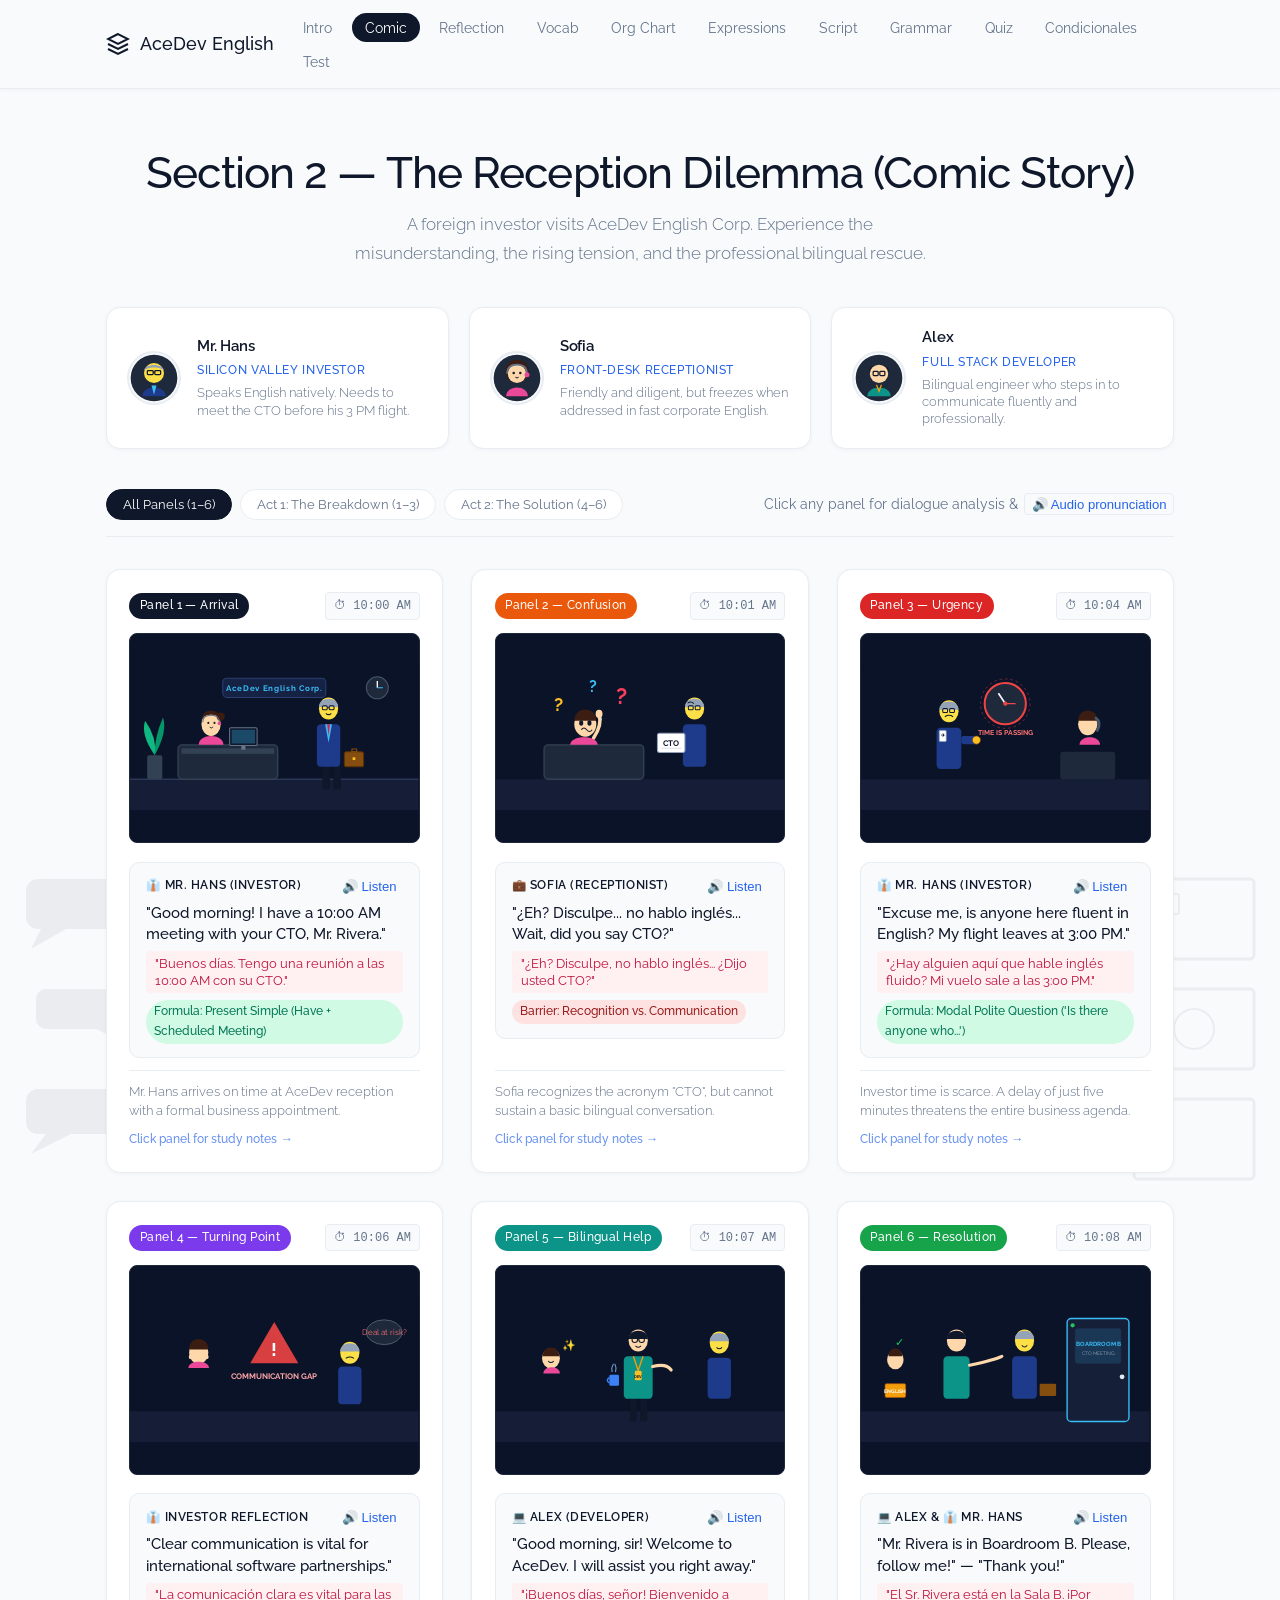
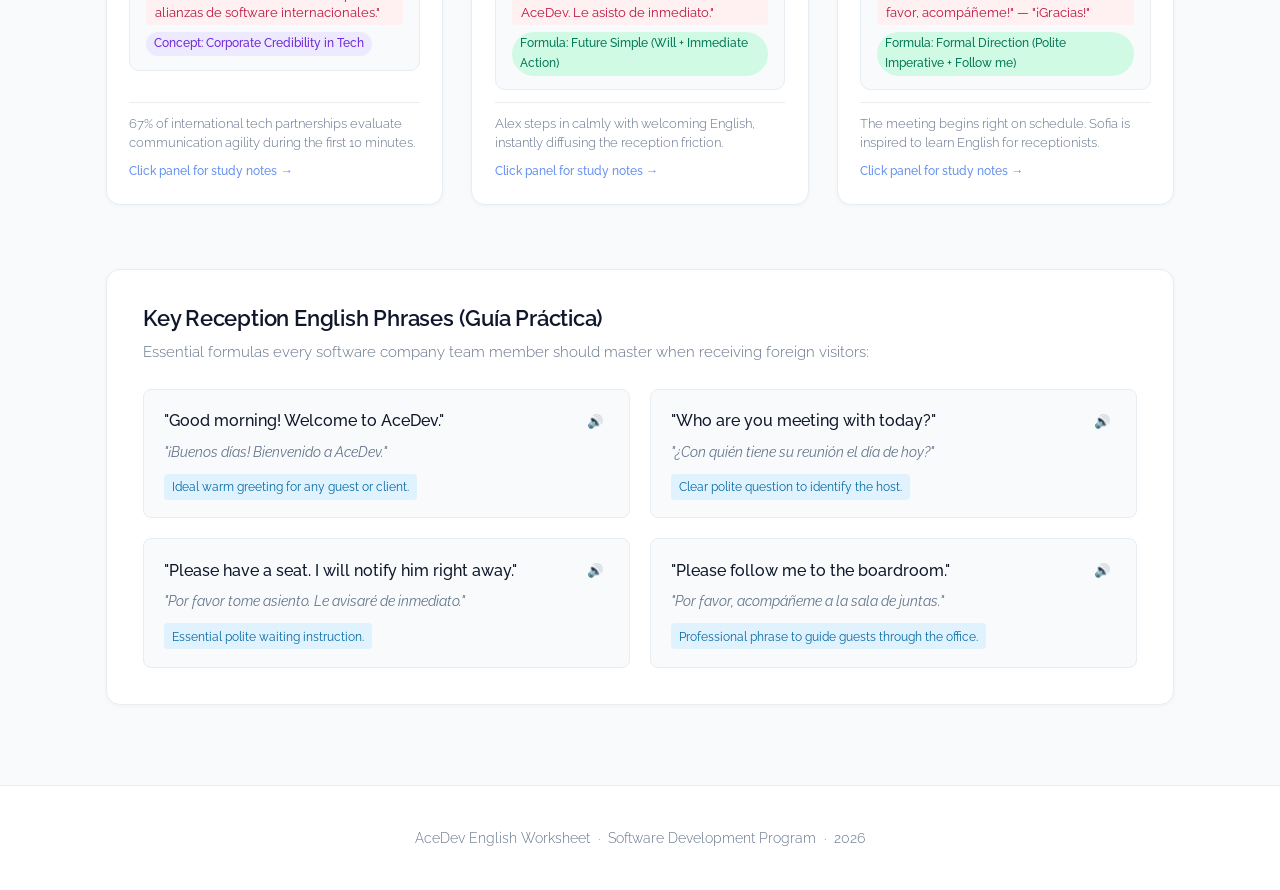
==== commit 3ebd3c38: "Add files via upload juego interactivo de condicionales" ====
--- a/comic.html
+++ b/comic.html
@@ -358,6 +358,7 @@
         <li><a href="grammar.html" class="nav-link">Grammar</a></li>
         <li><a href="quiz.html" class="nav-link">Quiz</a></li>
         <li><a href="condicionales.html" class="nav-link">Condicionales</a></li>
+        <li><a href="test.html" class="nav-link">Test</a></li>
       </ul>
       <button class="hamburger" id="hamburger" aria-label="Menu"><span></span><span></span><span></span></button>
     </div>
@@ -373,6 +374,7 @@
         <li><a href="grammar.html">8. Grammar</a></li>
         <li><a href="quiz.html">9. Quiz</a></li>
         <li><a href="condicionales.html">10. Condicionales</a></li>
+        <li><a href="test.html">11. Test</a></li>
       </ul>
     </div>
   </nav>
--- a/shared.css
+++ b/shared.css
@@ -29,6 +29,25 @@
   --transition: all 0.25s cubic-bezier(0.4, 0, 0.2, 1);
 }
 
+/* Dark Mode Design System Tokens */
+[data-theme="dark"] {
+  --color-bg: #0b0f19;
+  --color-surface: #141d2b;
+  --color-border: #233247;
+  --color-navy: #f8fafc;
+  --color-navy-mid: #93c5fd;
+  --color-text-main: #f1f5f9;
+  --color-text-muted: #94a3b8;
+  --color-text-light: #64748b;
+  --color-es-flag: #fb7185;
+  --color-es-bg: #2e1065;
+  --color-correct: #10b981;
+  --color-incorrect: #f43f5e;
+  --shadow-sm: 0 2px 8px rgba(0, 0, 0, 0.4);
+  --shadow-md: 0 6px 20px rgba(0, 0, 0, 0.5);
+  --shadow-lg: 0 12px 36px rgba(0, 0, 0, 0.65);
+}
+
 *, *::before, *::after {
   box-sizing: border-box;
   margin: 0;
@@ -147,6 +166,19 @@
 .nav-link.active {
   background: var(--color-navy);
   color: #ffffff;
+}
+
+[data-theme="dark"] .navbar {
+  background: rgba(11, 15, 25, 0.9);
+  border-bottom-color: var(--color-border);
+}
+[data-theme="dark"] .nav-link:hover,
+[data-theme="dark"] .nav-link.active {
+  background: #2563eb;
+  color: #ffffff;
+}
+[data-theme="dark"] .hamburger span {
+  background: #f8fafc;
 }
 
 /* Hamburger toggle — mobile */
@@ -574,3 +606,128 @@
   .page-title { font-size: 1.45rem; }
   h2 { font-size: 1.3rem; }
 }
+
+/* ==========================================================================
+   FLOATING THEME TOGGLE BUTTON (DARK / LIGHT MODE)
+   ========================================================================== */
+.floating-theme-toggle {
+  position: fixed;
+  bottom: 2rem;
+  left: 2rem;
+  z-index: 9998;
+  width: 52px;
+  height: 52px;
+  border-radius: 50%;
+  background: var(--color-surface);
+  border: 1.5px solid var(--color-border);
+  box-shadow: 0 4px 20px rgba(15, 23, 42, 0.12), 0 2px 6px rgba(15, 23, 42, 0.08);
+  color: var(--color-navy);
+  display: flex;
+  align-items: center;
+  justify-content: center;
+  cursor: pointer;
+  outline: none;
+  transition: transform 0.3s cubic-bezier(0.4, 0, 0.2, 1),
+              box-shadow 0.3s cubic-bezier(0.4, 0, 0.2, 1),
+              background-color 0.3s ease,
+              border-color 0.3s ease,
+              color 0.3s ease;
+  backdrop-filter: blur(12px);
+  -webkit-backdrop-filter: blur(12px);
+}
+
+.floating-theme-toggle:hover {
+  transform: translateY(-3px) scale(1.06);
+  box-shadow: 0 8px 25px rgba(37, 99, 235, 0.22);
+  border-color: #3b82f6;
+}
+
+.floating-theme-toggle:active {
+  transform: translateY(0) scale(0.95);
+}
+
+.floating-theme-toggle svg {
+  width: 23px;
+  height: 23px;
+  transition: transform 0.45s cubic-bezier(0.4, 0, 0.2, 1), opacity 0.3s ease;
+}
+
+.floating-theme-toggle .theme-icon-moon {
+  display: block;
+  color: #1e3a8a;
+}
+
+.floating-theme-toggle .theme-icon-sun {
+  display: none;
+  color: #facc15;
+}
+
+.floating-theme-toggle .floating-theme-tooltip {
+  position: absolute;
+  left: calc(100% + 12px);
+  top: 50%;
+  transform: translateY(-50%) translateX(-6px);
+  background: var(--color-surface);
+  color: var(--color-text-main);
+  border: 1px solid var(--color-border);
+  padding: 0.35rem 0.75rem;
+  border-radius: var(--border-radius-pill);
+  font-size: 0.75rem;
+  font-family: var(--font-family);
+  font-weight: 600;
+  white-space: nowrap;
+  opacity: 0;
+  pointer-events: none;
+  transition: all 0.25s ease;
+  box-shadow: 0 4px 14px rgba(15, 23, 42, 0.1);
+}
+
+.floating-theme-toggle:hover .floating-theme-tooltip {
+  opacity: 1;
+  transform: translateY(-50%) translateX(0);
+}
+
+/* Dark Mode overrides for Floating Toggle */
+[data-theme="dark"] .floating-theme-toggle {
+  background: #141d2b;
+  border-color: #233247;
+  color: #facc15;
+  box-shadow: 0 4px 20px rgba(0, 0, 0, 0.5), 0 0 12px rgba(250, 204, 21, 0.15);
+}
+
+[data-theme="dark"] .floating-theme-toggle:hover {
+  border-color: #facc15;
+  box-shadow: 0 8px 28px rgba(0, 0, 0, 0.65), 0 0 20px rgba(250, 204, 21, 0.35);
+}
+
+[data-theme="dark"] .floating-theme-toggle .theme-icon-moon {
+  display: none;
+}
+
+[data-theme="dark"] .floating-theme-toggle .theme-icon-sun {
+  display: block;
+}
+
+[data-theme="dark"] .floating-theme-toggle .floating-theme-tooltip {
+  background: #141d2b;
+  border-color: #233247;
+  color: #f8fafc;
+  box-shadow: 0 4px 14px rgba(0, 0, 0, 0.5);
+}
+
+@media (max-width: 640px) {
+  .floating-theme-toggle {
+    bottom: 1.25rem;
+    left: 1.25rem;
+    width: 44px;
+    height: 44px;
+  }
+  .floating-theme-toggle svg {
+    width: 20px;
+    height: 20px;
+  }
+  .floating-theme-toggle .floating-theme-tooltip {
+    display: none;
+  }
+}
+
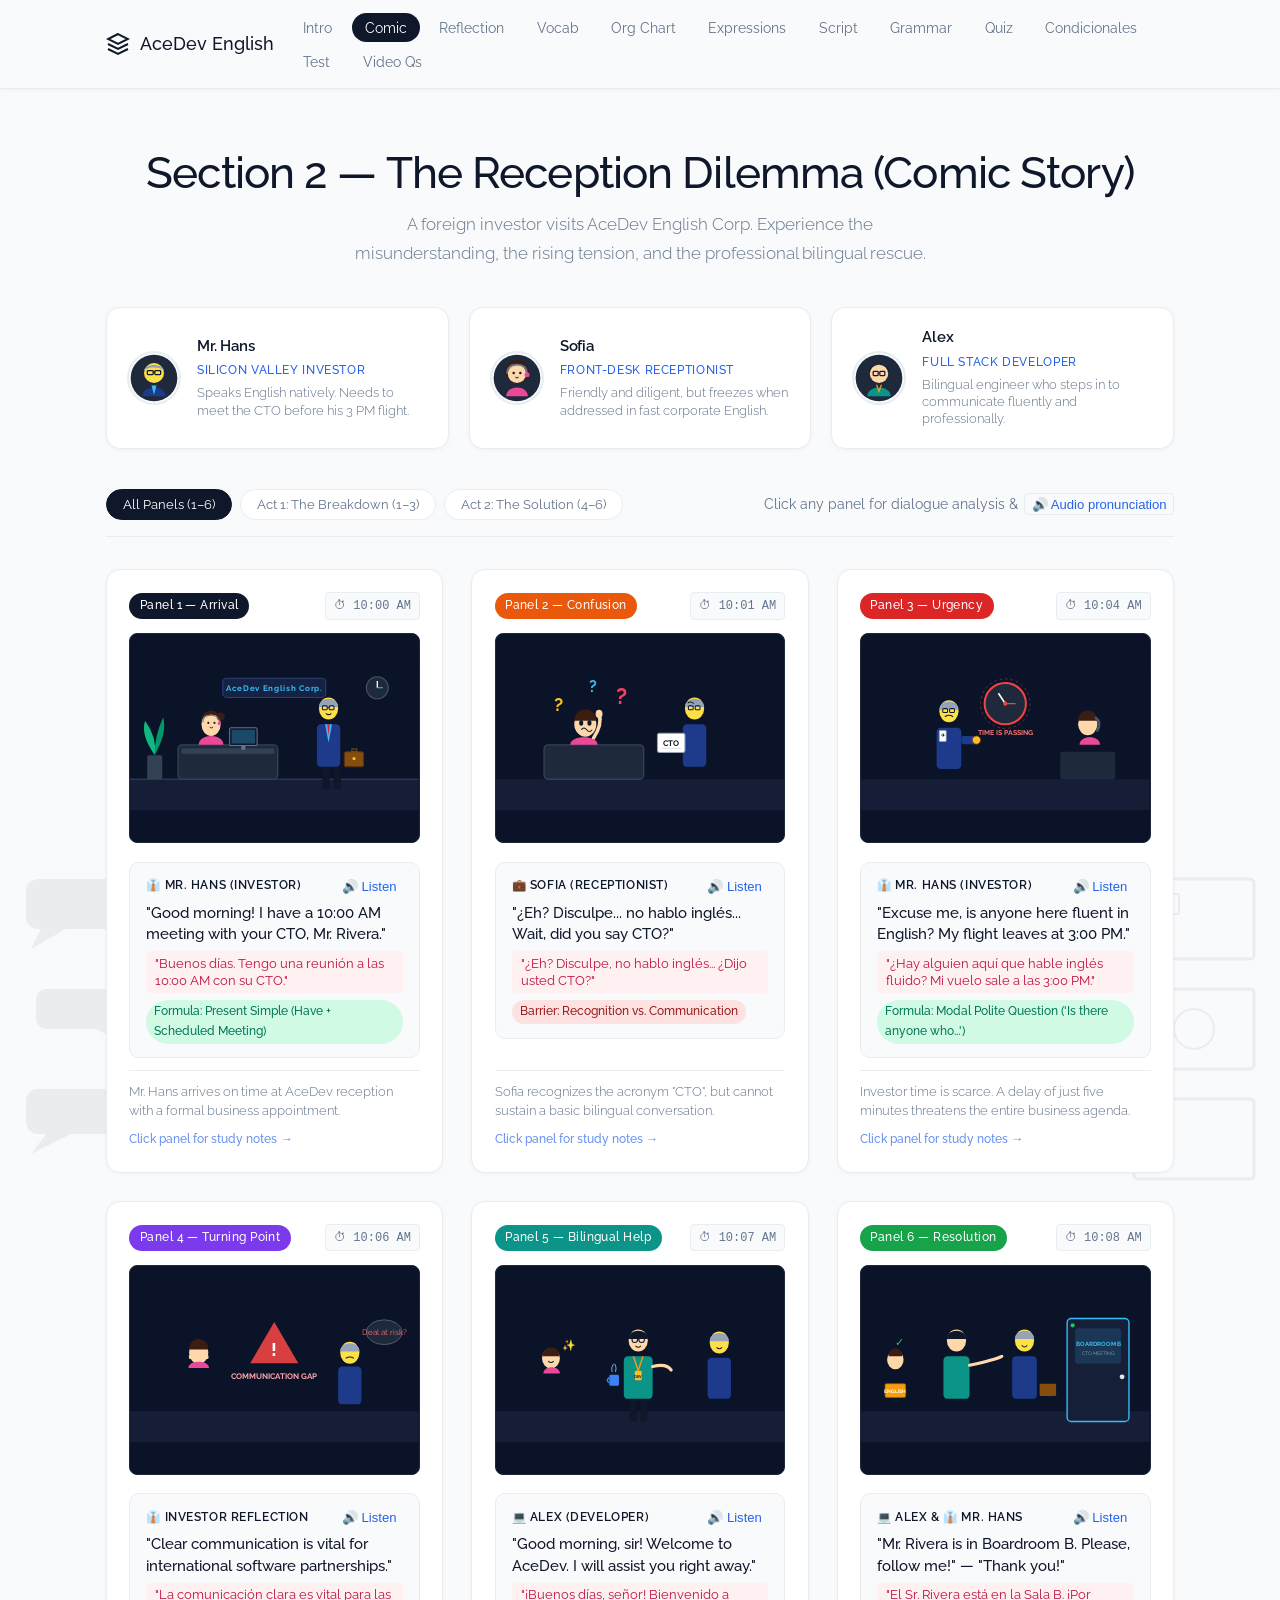
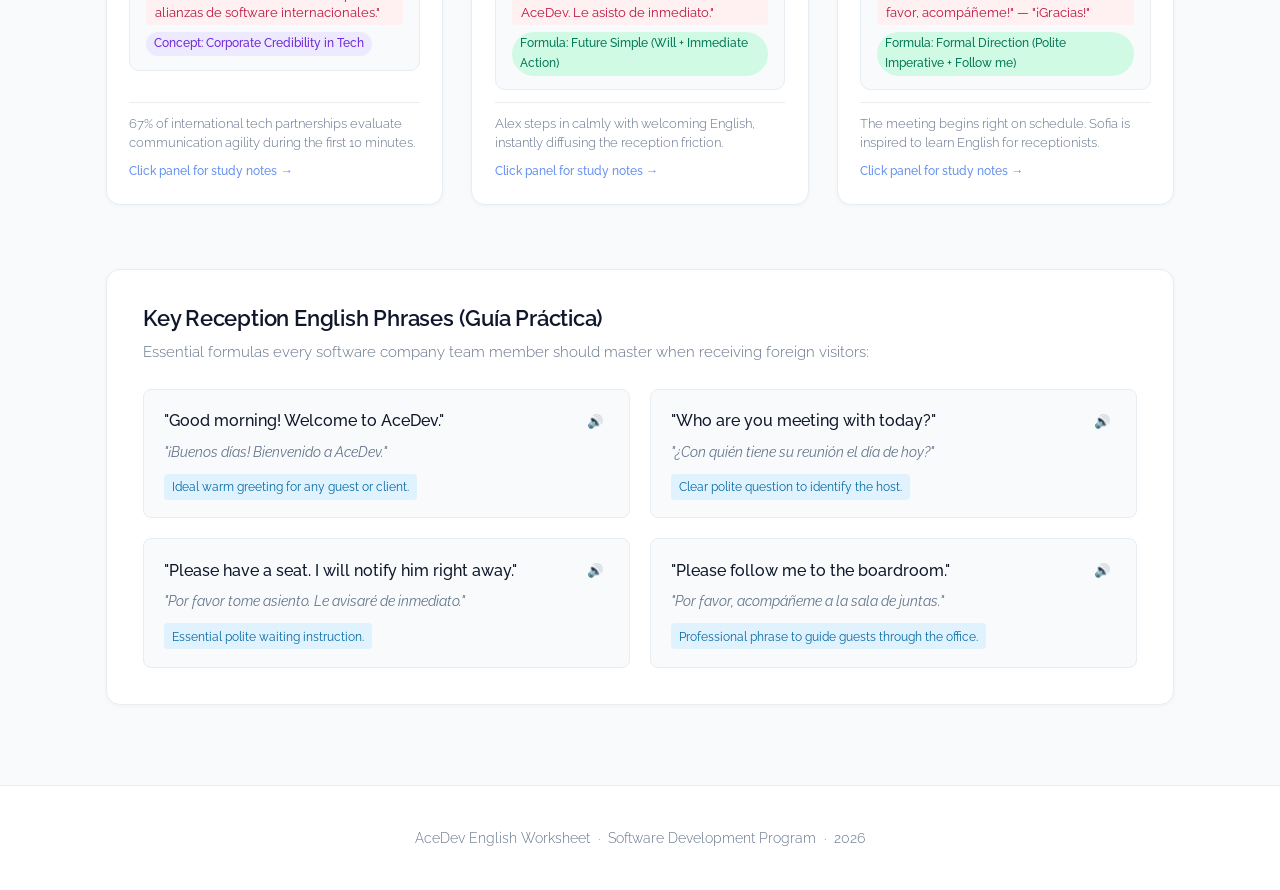
==== commit 9d75e5fc: "Add files via upload videoqs1" ====
--- a/comic.html
+++ b/comic.html
@@ -1,4 +1,4 @@
-<!DOCTYPE html>
+﻿<!DOCTYPE html>
 <html lang="en">
 <head>
   <meta charset="UTF-8">
@@ -359,6 +359,7 @@
         <li><a href="quiz.html" class="nav-link">Quiz</a></li>
         <li><a href="condicionales.html" class="nav-link">Condicionales</a></li>
         <li><a href="test.html" class="nav-link">Test</a></li>
+        <li><a href="video-questions.html" class="nav-link">Video Qs</a></li>
       </ul>
       <button class="hamburger" id="hamburger" aria-label="Menu"><span></span><span></span><span></span></button>
     </div>
--- a/shared.css
+++ b/shared.css
@@ -57,6 +57,7 @@
 html {
   scroll-behavior: smooth;
   font-size: 16px;
+  overflow-y: scroll;
 }
 
 body {
